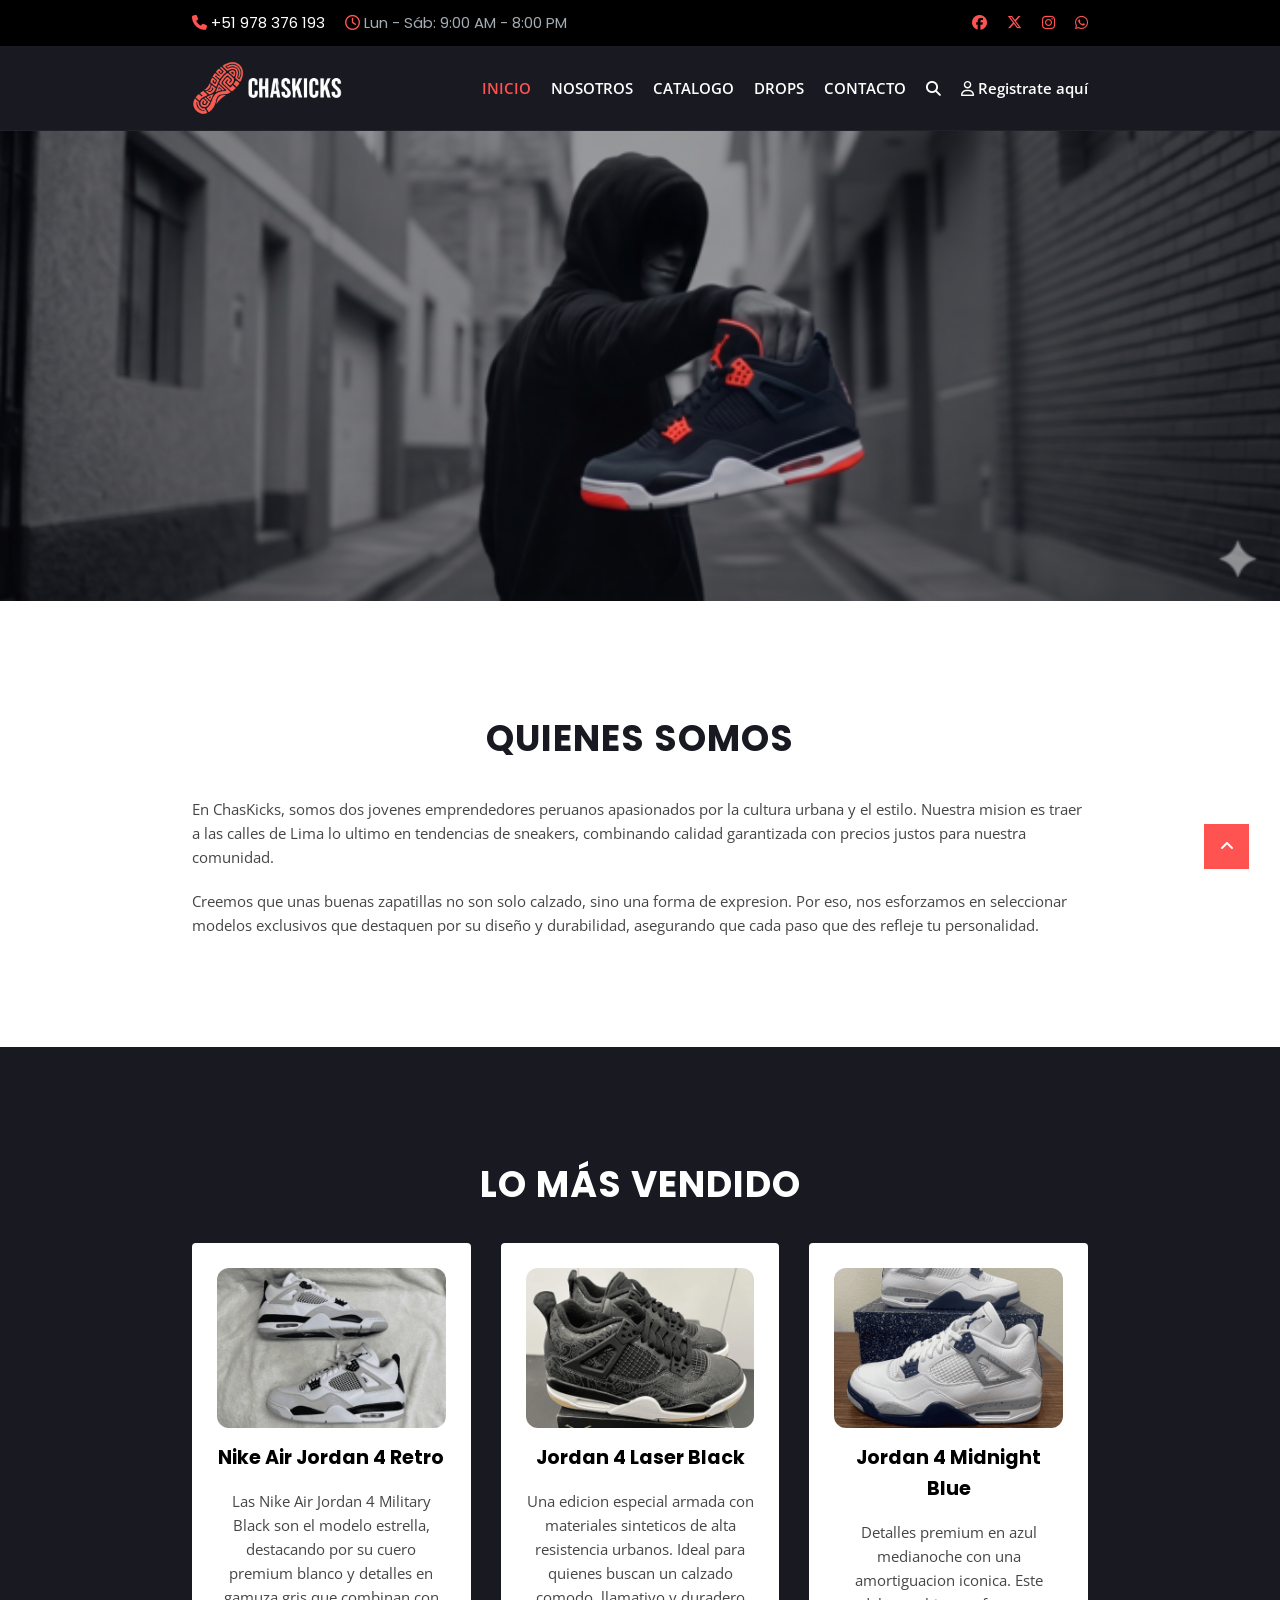
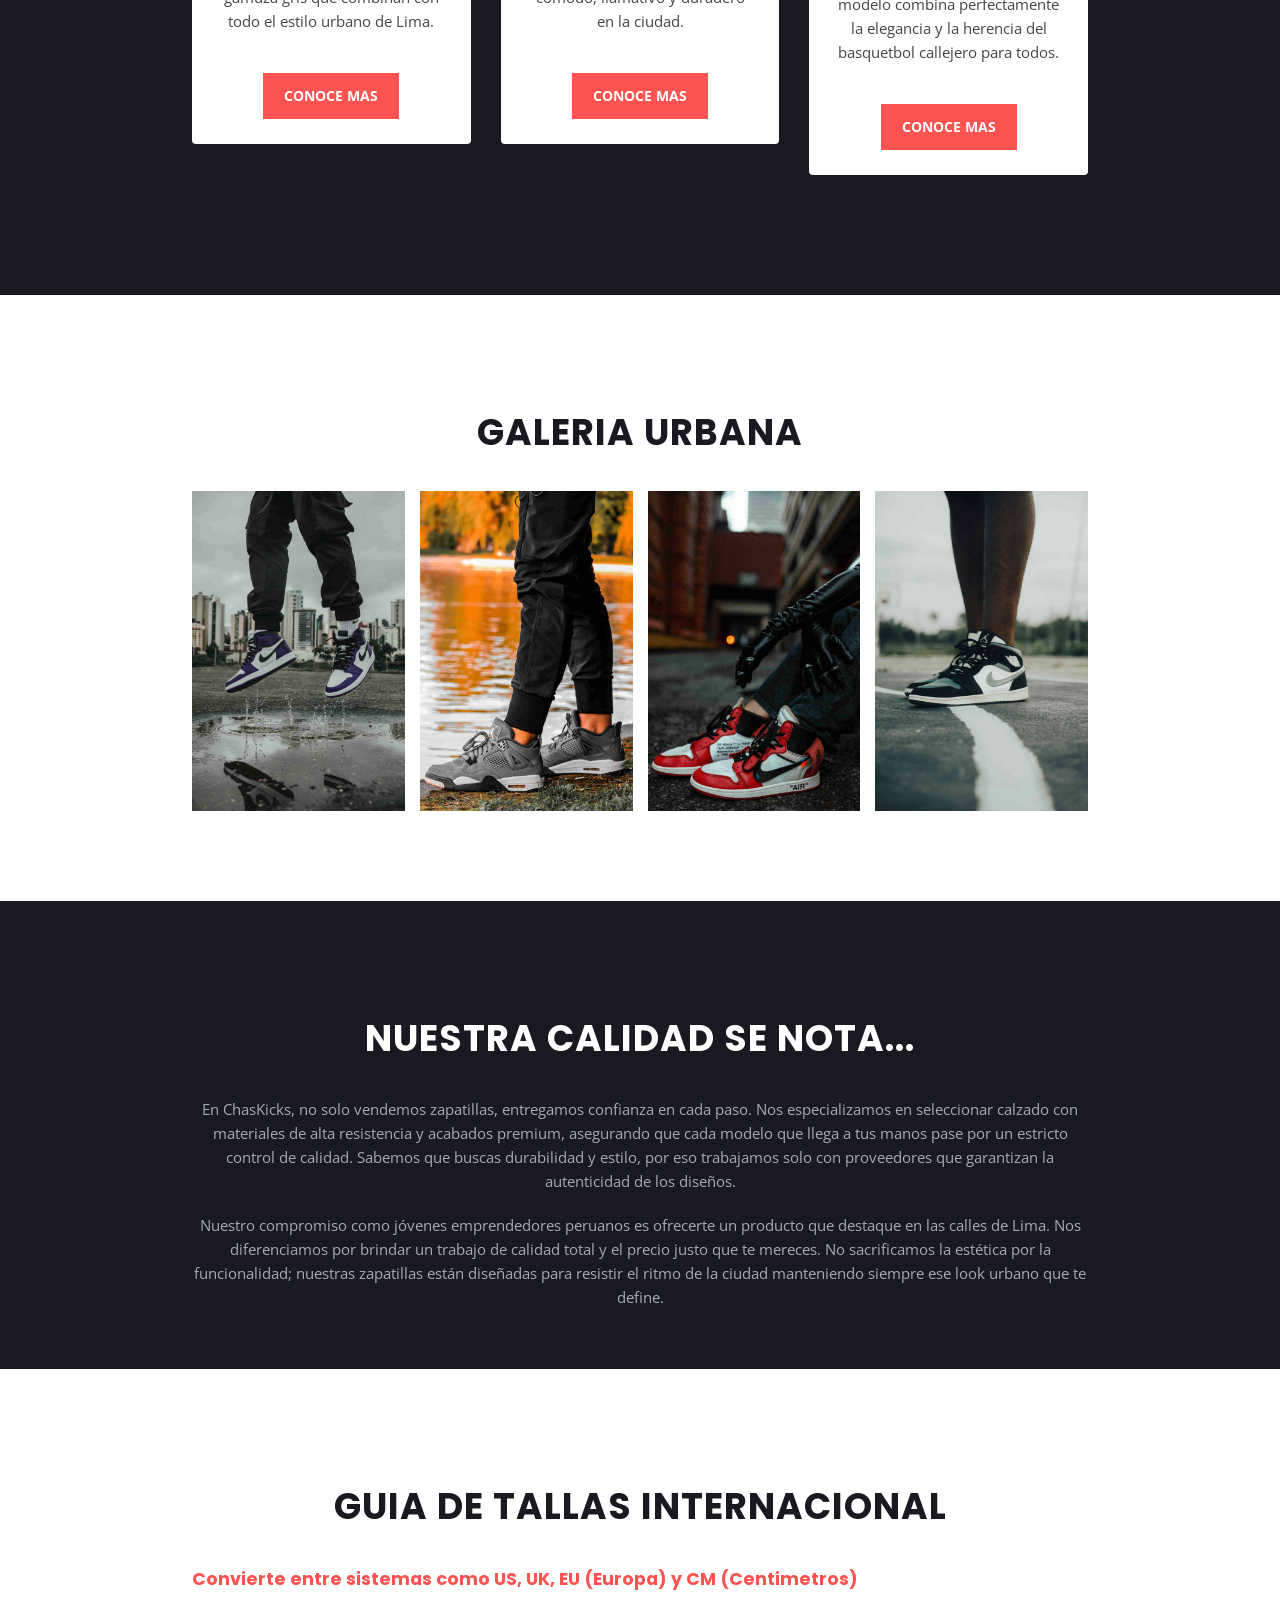
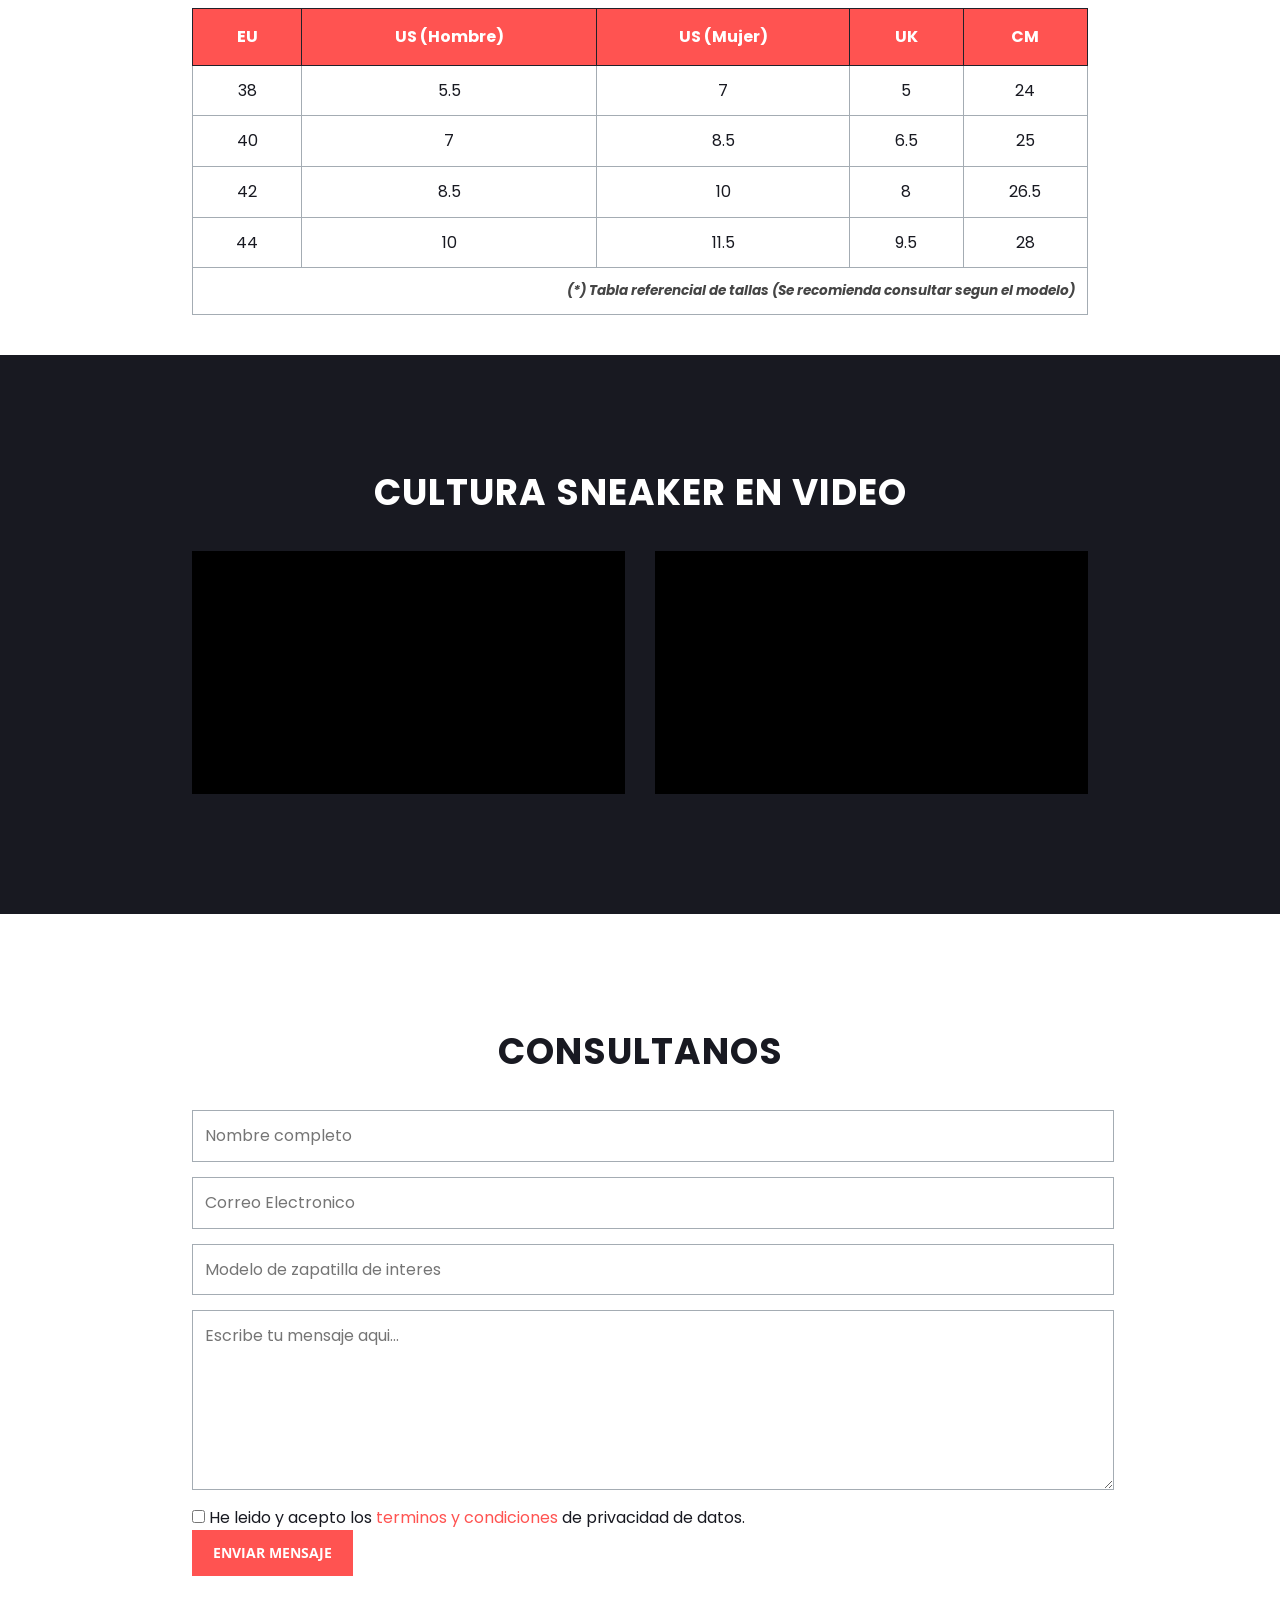
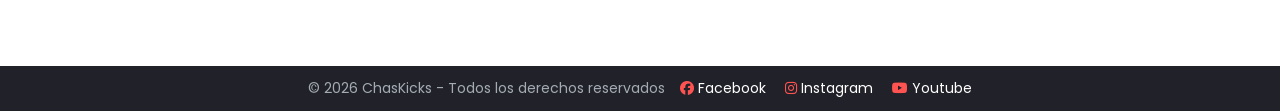
==== index.html @ eebb521b "Add files via upload" ====
<!DOCTYPE html>
<html lang="es">
<head>
    <meta charset="UTF-8">
    <meta name="viewport" content="width=device-width, initial-scale=1.0">
    <title>ChasKicks - Sneakers</title>
    
    <link rel="stylesheet" href="assets/css/styles.css">
    <link rel="shortcut icon" href="assets/img/favicon.ico" type="image/x-icon">

    <link rel="preconnect" href="https://fonts.googleapis.com">
    <link rel="preconnect" href="https://fonts.gstatic.com" crossorigin>
    <link href="https://fonts.googleapis.com/css2?family=Open+Sans:wght@400;600&family=Poppins:wght@400;600;700;900&display=swap" rel="stylesheet">
    
    <link rel="stylesheet" href="https://cdnjs.cloudflare.com/ajax/libs/font-awesome/6.5.1/css/all.min.css">
</head>
<body>

    <header id="header1">
        <div class="header-flexbox container padding-xs">
            <div class="header-left">
                <a href="tel:+51978376193"><i class="fa-solid fa-phone"></i> +51 978 376 193</a>
                <span class="date-text"><i class="fa-regular fa-clock"></i> Lun - Sáb: 9:00 AM - 8:00 PM</span>
            </div>
            <div class="social-links">
                <a target="_blank" href="https://facebook.com"><i class="fa-brands fa-facebook"></i></a>
                <a target="_blank" href="https://twitter.com"><i class="fa-brands fa-x-twitter"></i></a>
                <a target="_blank" href="https://instagram.com"><i class="fa-brands fa-instagram"></i></a>
                <a target="_blank" href="https://whatsapp.com"><i class="fa-brands fa-whatsapp"></i></a>
            </div>
        </div>
    </header>

    <header id="header2">
        <div class="header-flexbox container">
            <div class="nav-logo">
                <a href="index.html">
                    <img class="img-fluid" src="assets/img/logo_ck.png" alt="ChasKicks Logo">
                </a>
            </div>

            <nav class="menuop">
                <a href="index.html" class="active">INICIO</a>
                <a href="assets/pages/nosotros.html">NOSOTROS</a>
                <a href="assets/pages/catalogo.html">CATALOGO</a>
                <a href="assets/pages/drops.html">DROPS</a>
                <a href="assets/pages/contacto.html">CONTACTO</a>
                <a href="#contact-form"><i class="fa-solid fa-magnifying-glass"></i></a>
                <a href="assets/pages/registro.html"><i class="fa-regular fa-user"></i>&nbsp;Registrate aquí</a>
            </nav>
        </div>
    </header>

    <main>
        <section id="banner">
            <img class="img-fluid" src="assets/img/banner_ck.png" alt="Banner Principal Retro Jordan">
        </section>

        <section id="about" class="padding-xl">
            <div class="container">
                <h2>Quienes somos</h2>
                <p>En ChasKicks, somos dos jovenes emprendedores peruanos apasionados por la cultura urbana y el estilo. Nuestra mision es traer a las calles de Lima lo ultimo en tendencias de sneakers, combinando calidad garantizada con precios justos para nuestra comunidad.</p>
                <p>Creemos que unas buenas zapatillas no son solo calzado, sino una forma de expresion. Por eso, nos esforzamos en seleccionar modelos exclusivos que destaquen por su diseño y durabilidad, asegurando que cada paso que des refleje tu personalidad.</p>
            </div>
        </section>

        <section id="services" class="padding-xl-negrozul">
            <div class="container">
                <h2>Lo más vendido</h2>
                <div class="row">
                    <div class="col">
                        <div class="card-producto">
                            <img class="img-fluid" src="assets/img/jordan4.png" alt="Nike Air Jordan 4">
                            <h3>Nike Air Jordan 4 Retro</h3>
                            <p>Las Nike Air Jordan 4 Military Black son el modelo estrella, destacando por su cuero premium blanco y detalles en gamuza gris que combinan con todo el estilo urbano de Lima.</p>
                            <a class="services-button" href="#contact-form">Conoce mas</a>
                        </div>
                    </div>
                    <div class="col">
                        <div class="card-producto">
                            <img class="img-fluid" src="assets/img/jordanblack.png" alt="Nike Air Jordan Retro 2">
                            <h3>Jordan 4 Laser Black</h3>
                            <p>Una edicion especial armada con materiales sinteticos de alta resistencia urbanos. Ideal para quienes buscan un calzado comodo, llamativo y duradero en la ciudad.</p>
                            <a class="services-button" href="#contact-form">Conoce mas</a>
                        </div>
                    </div>
                    <div class="col">
                        <div class="card-producto">
                            <img class="img-fluid" src="assets/img/jordanblue.png" alt="Nike Air Jordan Retro 3">
                            <h3>Jordan 4 Midnight Blue</h3>
                            <p>Detalles premium en azul medianoche con una amortiguacion iconica. Este modelo combina perfectamente la elegancia y la herencia del basquetbol callejero para todos.</p>
                            <a class="services-button" href="#contact-form">Conoce mas</a>
                        </div>
                    </div>
                </div>
            </div>
        </section>

        <section id="galeria" class="padding-xl">
            <div class="container">
                <h2>Galeria Urbana</h2>
                <div class="galeria-flex">
                    <div class="galeria-item"><img src="assets/img/modelo1.jpg" alt="Sneaker Galeria 1"></div>
                    <div class="galeria-item"><img src="assets/img/modelo2.jpg" alt="Sneaker Galeria 2"></div>
                    <div class="galeria-item"><img src="assets/img/modelo3.jpg" alt="Sneaker Galeria 3"></div>
                    <div class="galeria-item"><img src="assets/img/modelo4.jpg" alt="Sneaker Galeria 4"></div>
                </div>
            </div>
        </section>

        <section id="calidad" class="padding-xl-secundario-blanco">
            <div class="container">
                <h2>Nuestra calidad se nota...</h2>
                <p>En ChasKicks, no solo vendemos zapatillas, entregamos confianza en cada paso. Nos especializamos en seleccionar calzado con materiales de alta resistencia y acabados premium, asegurando que cada modelo que llega a tus manos pase por un estricto control de calidad. Sabemos que buscas durabilidad y estilo, por eso trabajamos solo con proveedores que garantizan la autenticidad de los diseños.</p>
                <p>Nuestro compromiso como jóvenes emprendedores peruanos es ofrecerte un producto que destaque en las calles de Lima. Nos diferenciamos por brindar un trabajo de calidad total y el precio justo que te mereces. No sacrificamos la estética por la funcionalidad; nuestras zapatillas están diseñadas para resistir el ritmo de la ciudad manteniendo siempre ese look urbano que te define.</p>
            </div>
        </section>

        <section id="tallas" class="padding-xl-secundario-blanco">
            <div class="container">
                <h2>Guia de Tallas Internacional</h2>
                <div class="tabla-responsiva-contenedor">
                    <table class="tbl-tallas">
                        <caption>Convierte entre sistemas como US, UK, EU (Europa) y CM (Centimetros)</caption>
                        <thead>
                            <tr>
                                <th>EU</th>
                                <th>US (Hombre)</th>
                                <th>US (Mujer)</th>
                                <th>UK</th>
                                <th>CM</th>
                            </tr>
                        </thead>
                        <tbody>
                            <tr>
                                <td>38</td>
                                <td>5.5</td>
                                <td>7</td>
                                <td>5</td>
                                <td>24</td>
                            </tr>
                            <tr>
                                <td>40</td>
                                <td>7</td>
                                <td>8.5</td>
                                <td>6.5</td>
                                <td>25</td>
                            </tr>
                            <tr>
                                <td>42</td>
                                <td>8.5</td>
                                <td>10</td>
                                <td>8</td>
                                <td>26.5</td>
                            </tr>
                            <tr>
                                <td>44</td>
                                <td>10</td>
                                <td>11.5</td>
                                <td>9.5</td>
                                <td>28</td>
                            </tr>
                        </tbody>
                        <tfoot>
                            <tr>
                                <td colspan="5">(*) Tabla referencial de tallas (Se recomienda consultar segun el modelo)</td>
                            </tr>
                        </tfoot>
                    </table>
                </div>
            </div>
        </section>

        <section id="multimedia" class="padding-xl-negrozul">
            <div class="container">
                <h2>Cultura Sneaker en Video</h2>
                <div class="row">
                    <div class="col">
                        <div class="video-wrapper">
                            <video class="video-fluid" muted autoplay loop playsinline>
                                <source src="assets/video/video_zapa.mp4" type="video/mp4">
                                Tu navegador no soporta videos HTML5.
                            </video>
                        </div>
                    </div>
                    <div class="col">
                        <div class="video-wrapper">
                            <iframe class="video-fluid" src="https://www.youtube.com/embed/AMyN_wqZDM4" title="YouTube video player" style="border:0;" allow="accelerometer; autoplay; clipboard-write; encrypted-media; gyroscope; picture-in-picture" allowfullscreen></iframe>
                        </div>
                    </div>
                </div>
            </div>
        </section>

        <section id="contact-form" class="padding-xl">
            <div class="container">
                <h2>Consultanos</h2>
                <form action="#" method="POST">
                    <div>
                        <input class="form-control" type="text" placeholder="Nombre completo" required minlength="3">
                    </div>
                    <div>
                        <input class="form-control" type="email" placeholder="Correo Electronico" required>
                    </div>
                    <div>
                        <input class="form-control" type="text" placeholder="Modelo de zapatilla de interes" required>
                    </div>
                    <div>
                        <textarea class="form-control" placeholder="Escribe tu mensaje aqui..." rows="6" required></textarea>
                    </div>
                    <div>
                        <input type="checkbox" id="acepto" required>
                        <label for="acepto">He leido y acepto los <a class="form-link" href="index.html">terminos y condiciones</a> de privacidad de datos.</label>
                    </div>
                    <div>
                        <button class="form-submit" type="submit">Enviar Mensaje</button>
                    </div>
                </form>
            </div>
        </section>
    </main>

    <footer id="footer" class="padding-xs">
        <div class="copy container">
            <div class="footer-flexbox">
                <div>
                    &copy; 2026 ChasKicks - Todos los derechos reservados
                </div>
                <div class="footer-social-text">
                    <a target="_blank" href="https://facebook.com"><i class="fa-brands fa-facebook"></i> Facebook</a>
                    <a target="_blank" href="https://instagram.com"><i class="fa-brands fa-instagram"></i> Instagram</a>
                    <a target="_blank" href="https://youtube.com"><i class="fa-brands fa-youtube"></i> Youtube</a>
                </div>
            </div>
        </div>
    </footer>
    <!-- Boton scroll-up -->
     <a class="scroll-up" href="#">
        <i class="fa-solid fa-angle-up"></i>
     </a>    
</body>
</html>
---- assets/css/styles.css ----
/* Declaración de variables CSS estrictas mediante :root */
:root {
    --color1: #000000; 
    --color2: #454545; 
    --color3: #FF5351; /* Color Primario de la marca */
    --color4: #FFFFFF; 
    --color5: #A4ACB3; 
    --color6: #212129; 
    --color7: #181921; 

    /* Tipografías importadas de forma consistente */
    --fuente1: 'Poppins', sans-serif;
    --fuente2: 'Open Sans', sans-serif;
    --spacing: 1.6;
}

/* --------------------------- */
/* Selector universal de elementos */
/* --------------------------- */

* {
    /* Elimina los espacios predeterminados */
    margin: 0;
    padding: 0;
    /* Evita que un contenedor cambien de tamaño al agregar espacios */
    box-sizing: borssder-box;
}


html {
    scroll-behavior: smooth;
}

body {
    font-family: var(--fuente1);
    line-height: var(--spacing);
    background-color: var(--color4);
    color: var(--color7);
}

/* Estilos de encabezados globales */
section h2 {
    font-size: 36px;
    font-weight: 700;
    text-align: center;
    text-transform: uppercase;
    letter-spacing: 1px;
    margin-bottom: 40px;
    line-height: 1;
}

img, video {
    display: block;
    max-width: 100%;
    height: auto;
}

p {
    font-family: var(--fuente2);
    font-size: 15px;
    line-height: 24px;
    color: var(--color2);
    margin-bottom: 20px;
}

/* Contenedor central estandarizado */
.container {
    max-width: 70%;
    margin: 0 auto;
}

/* ==========================================================================
   CABECERAS (HEADERS)
   ========================================================================== */

/* Header 1 - Barra superior */
#header1 {
    background-color: var(--color1);
    color: var(--color5);
    font-size: 15px;
}

#header1 a {
    color: var(--color4);
    text-decoration: none;
    transition: color 0.5s;
}

#header1 a:hover {
    color: var(--color3);
}

#header1 i {
    color: var(--color3);
}

/* Header 2 - Navegación sticky */
#header2 {
    background-color: var(--color7);
    position: sticky;
    top: 0;
    z-index: 1000;
    border-bottom: 1px solid var(--color6);
    font-size: 15px;
}

#header2 a {
    color: var(--color4);
    text-decoration: none;
    transition: color 0.5s;
    font-family: var(--fuente2);
    font-weight: 600;
}

#header2 a:hover {
    color: var(--color3);
}

#header2 a.active {
    color: var(--color3);
}

/* Flexbox para cabeceras */
.header-flexbox {
    display: flex;
    justify-content: space-between;
    align-items: center;
    padding: 15px 0;
}

.header-left, .social-links, .menuop {
    display: flex;
    align-items: center;
    gap: 20px;
}

.nav-logo {
    width: 150px;
    height: auto;
}

/* ==========================================================================
   CLASES UTILITARIAS - MULTIMEDIA Y PADDINGS
   ========================================================================== */

.img-fluid {
    width: 100%;
    height: auto;
    display: block;
}

.video-fluid {
    width: 100%;
    height: auto;
    aspect-ratio: 16 / 9;
    object-fit: cover;
}

/* Clases de padding utilitarias */
.padding-xs {
    padding-top: 11px;
    padding-bottom: 11px;
}

.padding-xl {
    padding-top: 120px;
    padding-bottom: 90px;
}

.padding-xl-negrozul {
    padding-top: 120px;
    padding-bottom: 120px;
    background-color: var(--color7);
    color: var(--color5);
}

.padding-xl-secundario-blanco {
    padding-top: 120px;
    padding-bottom: 40px;
    background-color: var(--color4);
}

/* ==========================================================================
   ESTRUCTURA DE FILAS Y COLUMNAS (SISTEMA FLEXBOX)
   ========================================================================== */

.row {
    display: flex;
    flex-direction: row;
    margin-left: -15px;
    margin-right: -15px;
}

.col {
    flex-basis: 0;
    flex-grow: 1;
    padding-left: 15px;
    padding-right: 15px;
}

/* ==========================================================================
   INDEX - SECCIONES PRINCIPALES
   ========================================================================== */

/* Banner principal hero */
#banner {
    width: 100%;
    overflow: hidden;
}

/* Quienes somos */
#about {
    background-color: var(--color4);
    color: var(--color7);
}

#about p {
    color: var(--color2);
}

/* Modelos TOP / Servicios */
#services {
    background-color: var(--color7);
}

#services h2 {
    color: var(--color4);
}

/* Vision (pagina nosotros) */
#vision {
    background-color: var(--color4);
    color: var(--color5);
}

#vision h2 {
    color: var(--color1);
}

/* Calidad */
#calidad {
    background-color: var(--color7);
    color: var(--color4);
    text-align: center;
}

#calidad p {
    color: var(--color5);
}

/* Multimedia / Videos */
#multimedia {
    background-color: var(--color7);
}

#multimedia h2 {
    color: var(--color4);
}

/* ==========================================================================
   INDEX - COMPONENTES: TARJETAS DE PRODUCTOS
   ========================================================================== */

.card-producto {
    background-color: var(--color4);
    padding: 25px;
    border-radius: 4px;
    text-align: center;
    transition: transform 0.25s ease, box-shadow 0.25s ease;
}

.card-producto:hover {
    transform: translateY(-4px);
    box-shadow: 0 20px 40px rgba(0, 0, 0, 0.12);
}

.card-producto img {
    width: 100%;
    border-radius: 12px;
    transition: transform 0.35s ease, box-shadow 0.35s ease;
}

.card-producto img:hover {
    transform: scale(0.97);
    box-shadow: 0 18px 32px rgba(0, 0, 0, 0.18);
}

.card-producto h3 {
    color: var(--color1);
    margin: 15px 0;
    font-size: 1.2rem;
}

.card-producto p {
    color: var(--color2);
}

/* Boton general de servicios */
.services-button {
    display: inline-block;
    background-color: var(--color3);
    color: var(--color4);
    padding: 8px 20px;
    text-decoration: none;
    text-transform: uppercase;
    font-family: var(--fuente2);
    font-weight: bold;
    font-size: 14px;
    line-height: 28px;
    border: 1px solid var(--color3);
    transition: background-color 0.5s;
    margin-top: 20px;
}

.services-button:hover {
    background-color: var(--color1);
}

/* ==========================================================================
   INDEX - COMPONENTES: GALERIA
   ========================================================================== */

.galeria-flex {
    display: flex;
    flex-wrap: wrap;
    gap: 15px;
    justify-content: space-between;
}

.galeria-item {
    flex: 1 1 calc(25% - 15px);
    min-width: 200px;
    overflow: hidden;
    background-color: var(--color6);
}

.galeria-item img {
    width: 100%;
    transition: transform 1s;
}

.galeria-item img:hover {
    transform: scale(1.15);
}

/* ==========================================================================
   INDEX - COMPONENTES: TABLA DE TALLAS
   ========================================================================== */

.tabla-responsiva-contenedor {
    width: 100%;
    overflow-x: auto;
}

.tbl-tallas {
    width: 100%;
    border-collapse: collapse;
    margin: 0 auto;
    text-align: center;
}

.tbl-tallas caption {
    font-weight: bold;
    text-align: left;
    font-size: 1.1rem;
    color: var(--color3);
    margin-bottom: 15px;
}

.tbl-tallas th {
    background-color: var(--color3);
    color: var(--color4);
    border: 1px solid var(--color6);
    padding: 15px;
}

.tbl-tallas td {
    border: 1px solid var(--color5);
    padding: 12px;
}

.tbl-tallas tfoot td {
    font-size: 0.85rem;
    text-align: right;
    font-style: italic;
    font-weight: bold;
    color: var(--color2);
}

/* ==========================================================================
   INDEX - COMPONENTES: VIDEOS
   ========================================================================== */

.video-wrapper {
    width: 100%;
    position: relative;
    background-color: #000;
}

.video-fluid {
    width: 100%;
    aspect-ratio: 16 / 9;
    object-fit: cover;
    display: block;
}

/* ==========================================================================
   INDEX - COMPONENTES: FORMULARIO DE CONTACTO
   ========================================================================== */

.form-control {
    display: block;
    width: 100%;
    padding: 12px;
    margin-bottom: 15px;
    font: inherit;
    border: 1px solid var(--color5);
    background-color: var(--color4);
}

.form-control:focus {
    outline: 2px solid var(--color3);
}

.form-link {
    color: var(--color3);
    text-decoration: none;
}

.form-submit {
    background-color: var(--color3);
    color: var(--color4);
    padding: 8px 20px;
    border: 1px solid var(--color3);
    font: inherit;
    font-family: var(--fuente2);
    font-size: 14px;
    font-weight: bold;
    line-height: 28px;
    cursor: pointer;
    text-transform: uppercase;
    transition: background-color 0.5s;
}

.form-submit:hover {
    background-color: var(--color7);
}

/* ==========================================================================
   INDEX - FOOTER
   ========================================================================== */

#footer {
    background-color: var(--color6);
    color: var(--color5);
}

.copy {
    text-align: center;
    font-size: 14px;
}

.footer-flexbox {
    display: flex;
    flex-direction: row;
    justify-content: center;
}

.footer-social-text a {
    color: var(--color4);
    text-decoration: none;
    margin-left: 15px;
}

.footer-social-text i {
    color: var(--color3);
}

/* ==========================================================================
   BOTON SCROLL UP (TODAS LAS PAGINAS)
   ========================================================================== */

.scroll-up {
    position: fixed;
    bottom: 30px;
    right: 30px;
    width: 45px;
    height: 45px;
    text-align: center;
    line-height: 45px;
    background-color: var(--color3);
    color: var(--color4);
    border: 1px solid var(--color4);
}

/* ==========================================================================
   PAGINAS INTERNAS - BANNER DE TITULO (page-title)
   ========================================================================== */

.page-title {
    height: 300px;
    display: flex;
    justify-content: center;
    align-items: center;
    text-align: center;
    color: var(--color4);
    background-size: cover;
    background-position: center;
    position: relative;
    background-image: url("../img/page_title.jpg");
}

.page-title::before {
    content: "";
    position: absolute;
    inset: 0;
    background: linear-gradient(rgba(0, 0, 0, 0.65), rgba(0, 0, 0, 0.35));
}

.page-title-content {
    position: relative;
    z-index: 1;
}

.page-title-content h2 {
    font-size: 2.5rem;
    margin-bottom: 10px;
}

.page-title-content p {
    font-size: 1.1rem;
    color: var(--color4);
}

/* ==========================================================================
   REGISTRO - FORMULARIO DE AUTENTICACION (registro.html)
   ========================================================================== */

.auth-page {
    background-color: var(--color4);
}

.auth-card {
    max-width: 450px;
    margin: 0 auto;
    padding: 40px;
    border-radius: 18px;
    background-color: var(--color4);
    box-shadow: 0 24px 50px rgba(0, 0, 0, 0.08);
    border: 1px solid rgba(33, 33, 41, 0.08);
}

.auth-header h2 {
    margin-bottom: 10px;
    color: var(--color1);
    font-size: 2rem;
    text-transform: uppercase;
    letter-spacing: 1px;
}

.auth-header p {
    margin-bottom: 30px;
    color: var(--color2);
    font-family: var(--fuente2);
}

.auth-card .input-group {
    margin-bottom: 18px;
}

.auth-card .input-group label {
    display: block;
    margin-bottom: 8px;
    font-weight: 700;
    color: var(--color1);
    font-size: 0.95rem;
}

.input-with-icon {
    position: relative;
}

.input-with-icon input {
    padding-right: 44px;
}

.show-password-toggle {
    position: absolute;
    top: 50%;
    right: 12px;
    transform: translateY(-50%);
    background-color: transparent;
    border: none;
    color: var(--color5);
    cursor: pointer;
    font-size: 1rem;
}

/* Botones de accion del formulario de registro */
.auth-actions {
    display: flex;
    flex-direction: column;
    gap: 12px;
    margin-top: 20px;
}

.auth-button {
    width: 100%;
    padding: 14px 18px;
    border: none;
    border-radius: 8px;
    font-weight: 700;
    cursor: pointer;
    transition: transform 0.25s ease;
}

.auth-primary {
    background-color: var(--color3);
    color: var(--color4);
}

.auth-secondary {
    background-color: var(--color6);
    color: var(--color4);
}

.auth-button:hover {
    transform: translateY(-1px);
}

.auth-secondary i {
    margin-right: 8px;
}

.auth-footer {
    margin-top: 20px;
    text-align: center;
    color: var(--color2);
    font-size: 0.95rem;
}

.auth-footer a {
    color: var(--color3);
    text-decoration: none;
    font-weight: 700;
}

.auth-footer a:hover {
    text-decoration: underline;
}

/* ==========================================================================
   CATALOGO - FILTROS DE CATEGORIA (catalogo.html)
   ========================================================================== */

.cat-filtros-flex {
    display: flex;
    flex-wrap: wrap;
    gap: 12px;
    justify-content: center;
}

.cat-tag {
    display: inline-block;
    padding: 8px 22px;
    border: 2px solid var(--color5);
    color: var(--color2);
    font-family: var(--fuente2);
    font-weight: 600;
    font-size: 14px;
    text-transform: uppercase;
    letter-spacing: 1px;
    transition: background-color 0.5s, color 0.5s, border-color 0.5s;
}

.cat-tag:hover,
.cat-tag-activo {
    background-color: var(--color3);
    border-color: var(--color3);
    color: var(--color4);
}

/* ==========================================================================
   CATALOGO - GRID DE PRODUCTOS (catalogo.html)
   ========================================================================== */

.cat-grid {
    display: flex;
    flex-wrap: wrap;
    gap: 30px;
}

.cat-card {
    flex: 1 1 calc(33.333% - 30px);
    min-width: 260px;
    background-color: var(--color4);
    text-align: center;
    transition: transform 0.25s ease, box-shadow 0.25s ease;
}

.cat-card:hover {
    transform: translateY(-4px);
    box-shadow: 0 20px 40px rgba(0, 0, 0, 0.12);
}

.cat-img-wrapper {
    overflow: hidden;
}

.cat-img-wrapper img {
    width: 100%;
    display: block;
    transition: transform 0.5s;
}

.cat-img-wrapper img:hover {
    transform: scale(1.1);
}

.cat-card-body {
    padding: 20px 25px;
}

.cat-card-body h3 {
    color: var(--color1);
    margin: 0 0 10px;
    font-size: 1.2rem;
}

.cat-card-body p {
    color: var(--color2);
}

/* ==========================================================================
   CATALOGO - SECCION CTA FINAL (catalogo.html)
   ========================================================================== */

#cat-cta h2 {
    color: var(--color4);
    text-align: left;
    margin-bottom: 10px;
}

.cat-cta-flex {
    display: flex;
    justify-content: space-between;
    align-items: center;
    gap: 30px;
}

.cat-cta-flex p {
    color: var(--color5);
    margin-bottom: 0;
}

/* ==========================================================================
   DROPS - GRID DE ENTRADAS (drops.html)
   ========================================================================== */

.drops-flex {
    display: flex;
    flex-wrap: wrap;
    gap: 30px;
}

.drop-card {
    flex: 1 1 calc(33.333% - 30px);
    min-width: 260px;
    background-color: var(--color4);
    transition: transform 0.25s ease, box-shadow 0.25s ease;
}

.drop-card:hover {
    transform: translateY(-4px);
    box-shadow: 0 20px 40px rgba(0, 0, 0, 0.12);
}

.drop-img-wrapper {
    overflow: hidden;
}

.drop-img-wrapper img {
    width: 100%;
    display: block;
    transition: transform 0.5s;
}

.drop-img-wrapper img:hover {
    transform: scale(1.1);
}

.drop-body {
    padding: 20px 25px;
}

.drop-fecha {
    font-size: 13px;
    font-family: var(--fuente2);
    color: var(--color3);
    font-weight: 600;
}

.drop-fecha i {
    margin-right: 5px;
}

.drop-body h3 {
    color: var(--color1);
    margin: 10px 0;
    font-size: 1.1rem;
}

.drop-body p {
    color: var(--color2);
}

/* ==========================================================================
   CONTACTO - DATOS DE CONTACTO (contacto.html)
   ========================================================================== */

.contacto-info {
    background-color: var(--color7);
    padding: 40px 30px;
}

.contacto-item {
    display: flex;
    align-items: center;
    gap: 20px;
    margin-bottom: 35px;
}

.contacto-icono {
    background-color: var(--color3);
    color: var(--color4);
    width: 50px;
    height: 50px;
    display: flex;
    justify-content: center;
    align-items: center;
    font-size: 1.2rem;
    flex-shrink: 0;
}

.contacto-item h3 {
    color: var(--color4);
    font-size: 1rem;
    margin-bottom: 4px;
}

.contacto-item p {
    color: var(--color5);
    margin-bottom: 0;
    font-size: 14px;
}

/* ==========================================================================
   CONTACTO - TITULOS DEL FORMULARIO (contacto.html)
   ========================================================================== */

.contacto-titulo {
    text-align: left;
    margin-bottom: 25px;
    color: var(--color1);
    text-transform: uppercase;
    letter-spacing: 1px;
    font-weight: 700;
}

.contacto-titulo-claro {
    text-align: left;
    margin-bottom: 25px;
    color: var(--color4);
    text-transform: uppercase;
    letter-spacing: 1px;
    font-weight: 700;
}

/* ==========================================================================
   CONTACTO - MAPA IFRAME (contacto.html)
   ========================================================================== */

.contacto-iframe {
    width: 100%;
    height: 350px;
    border: 0;
    display: block;
}
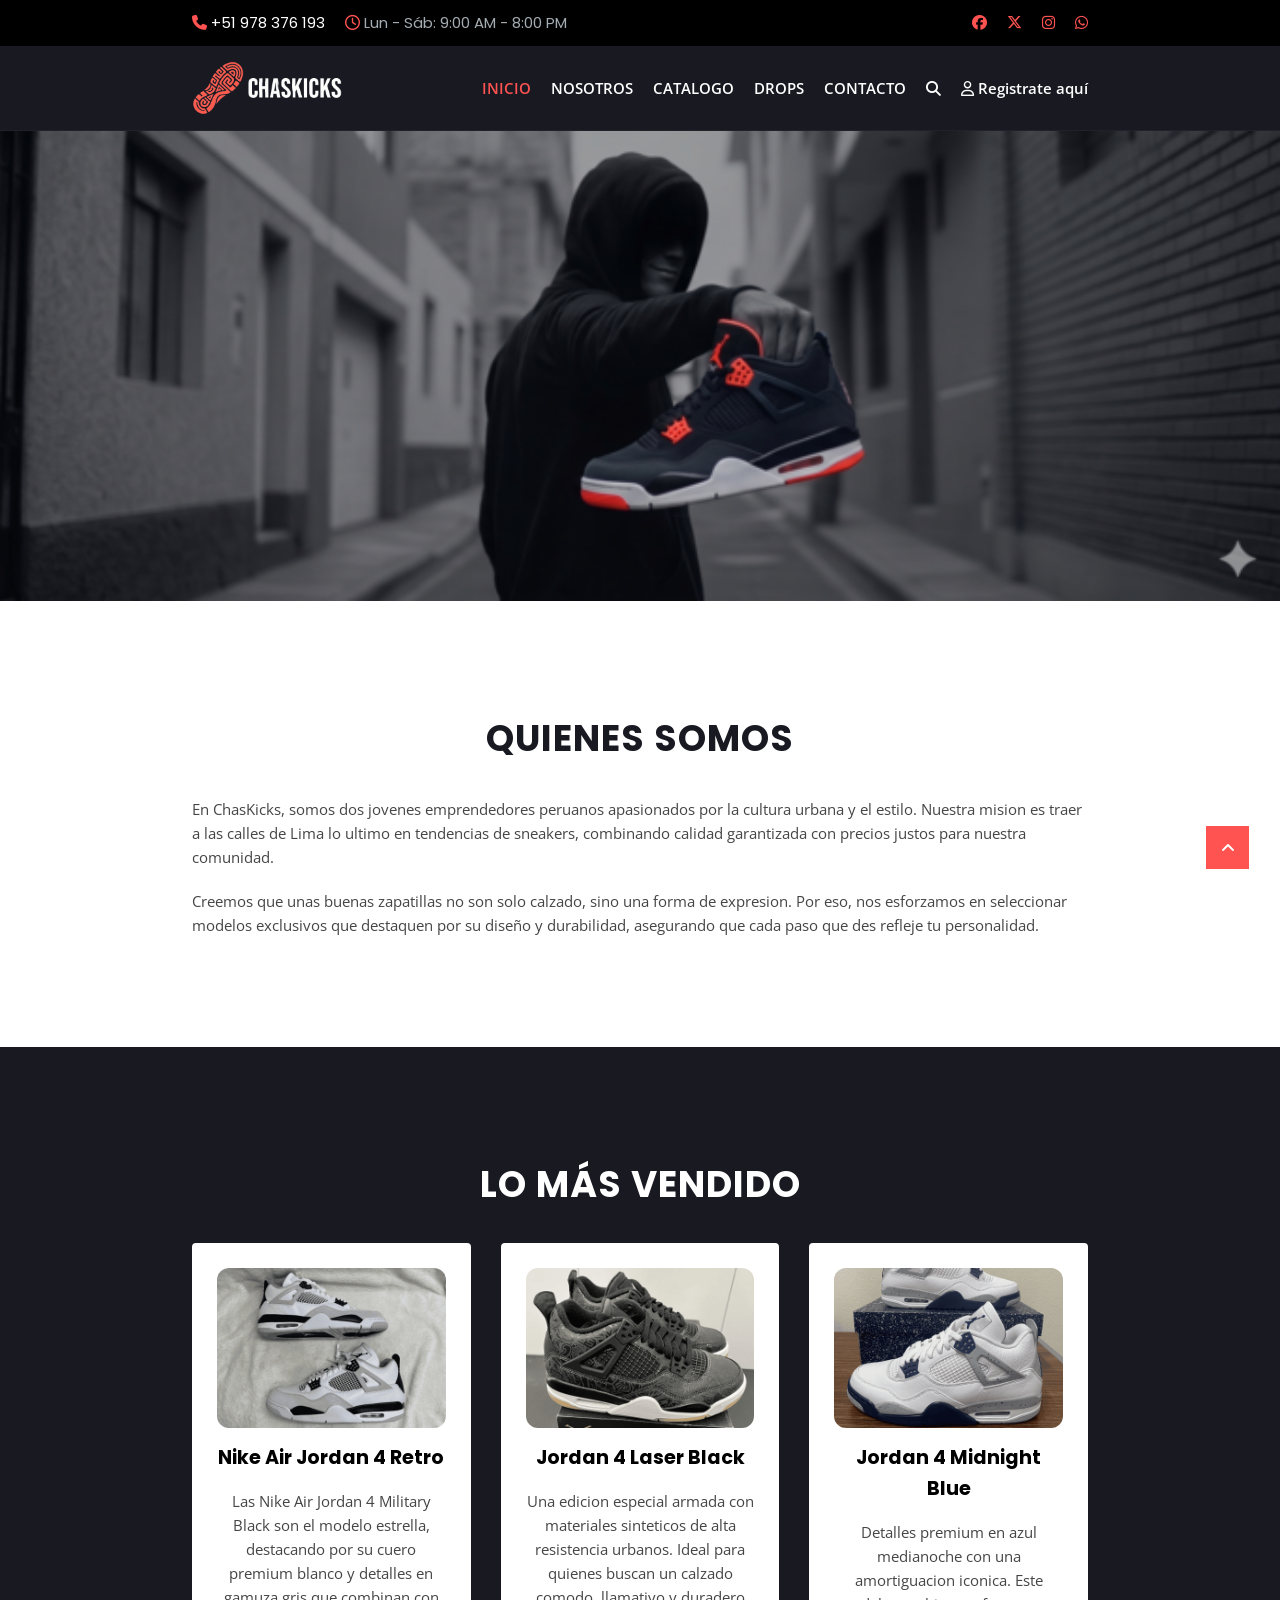
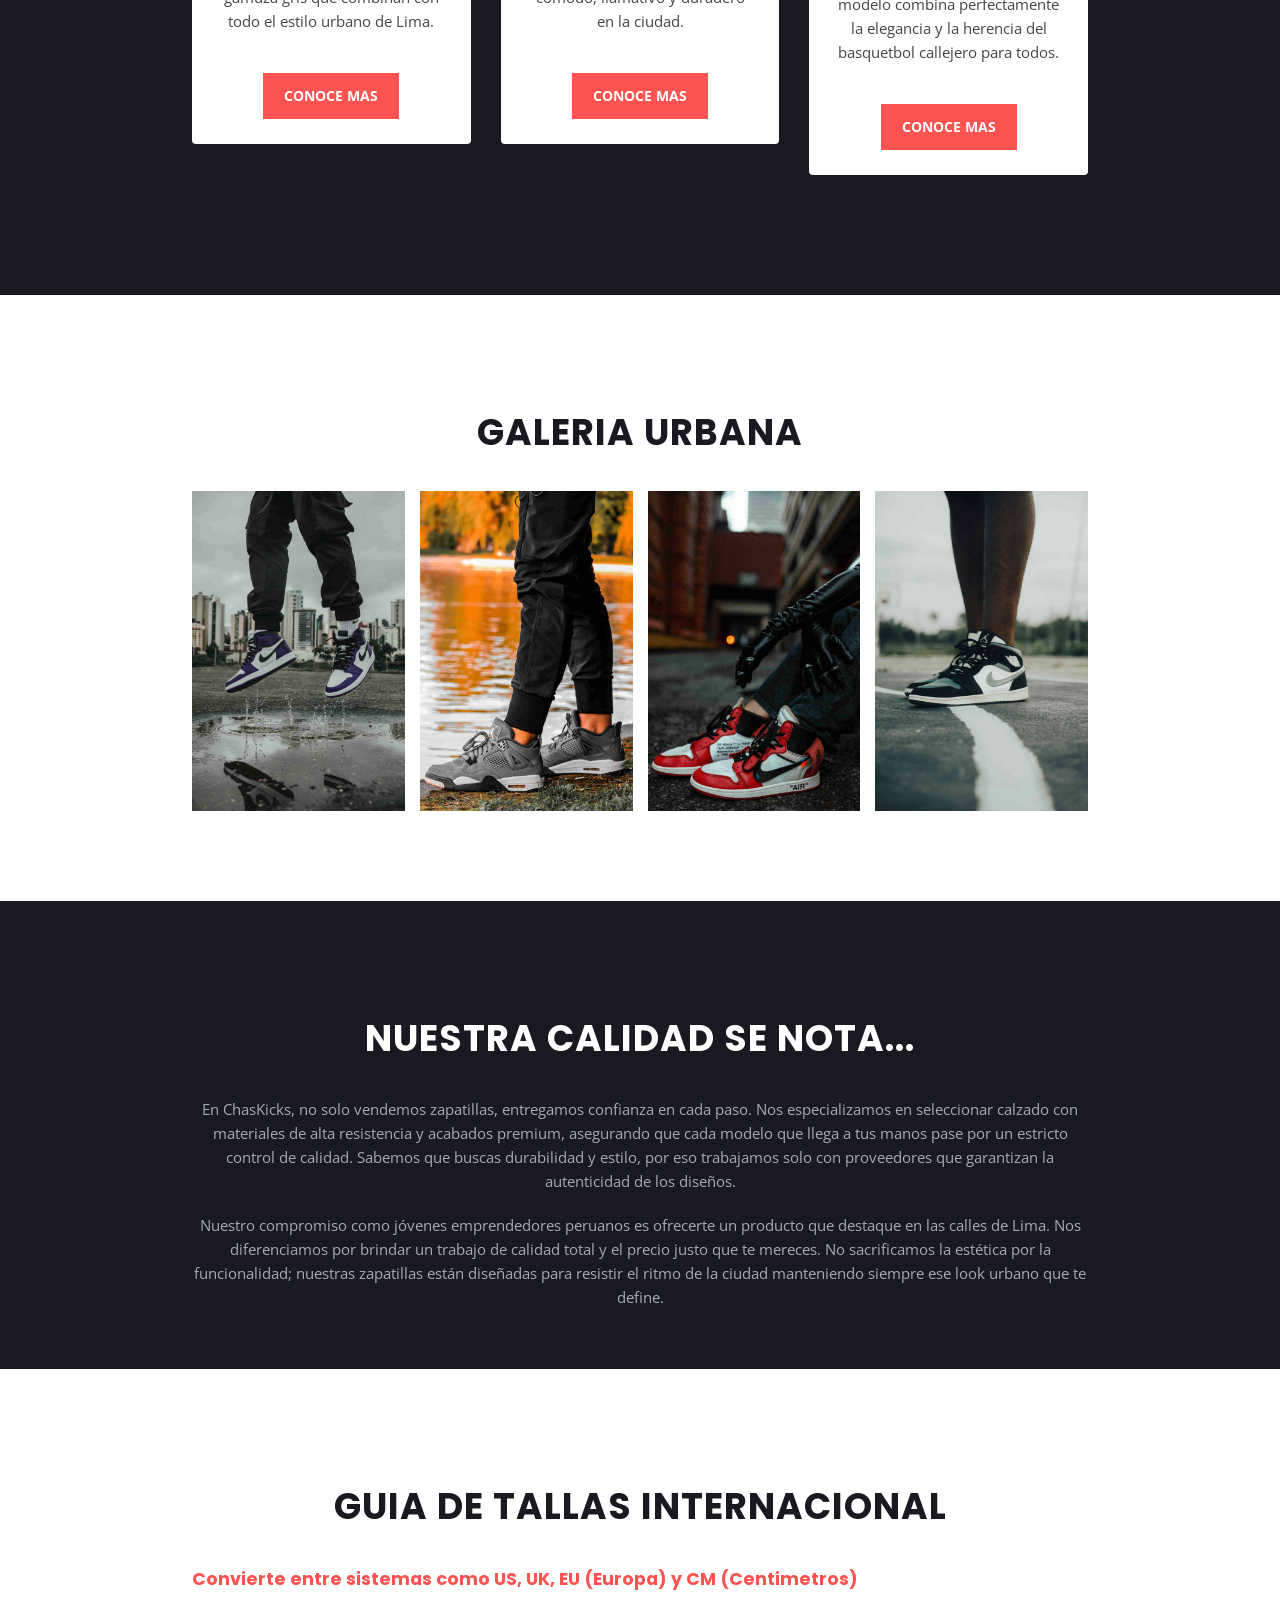
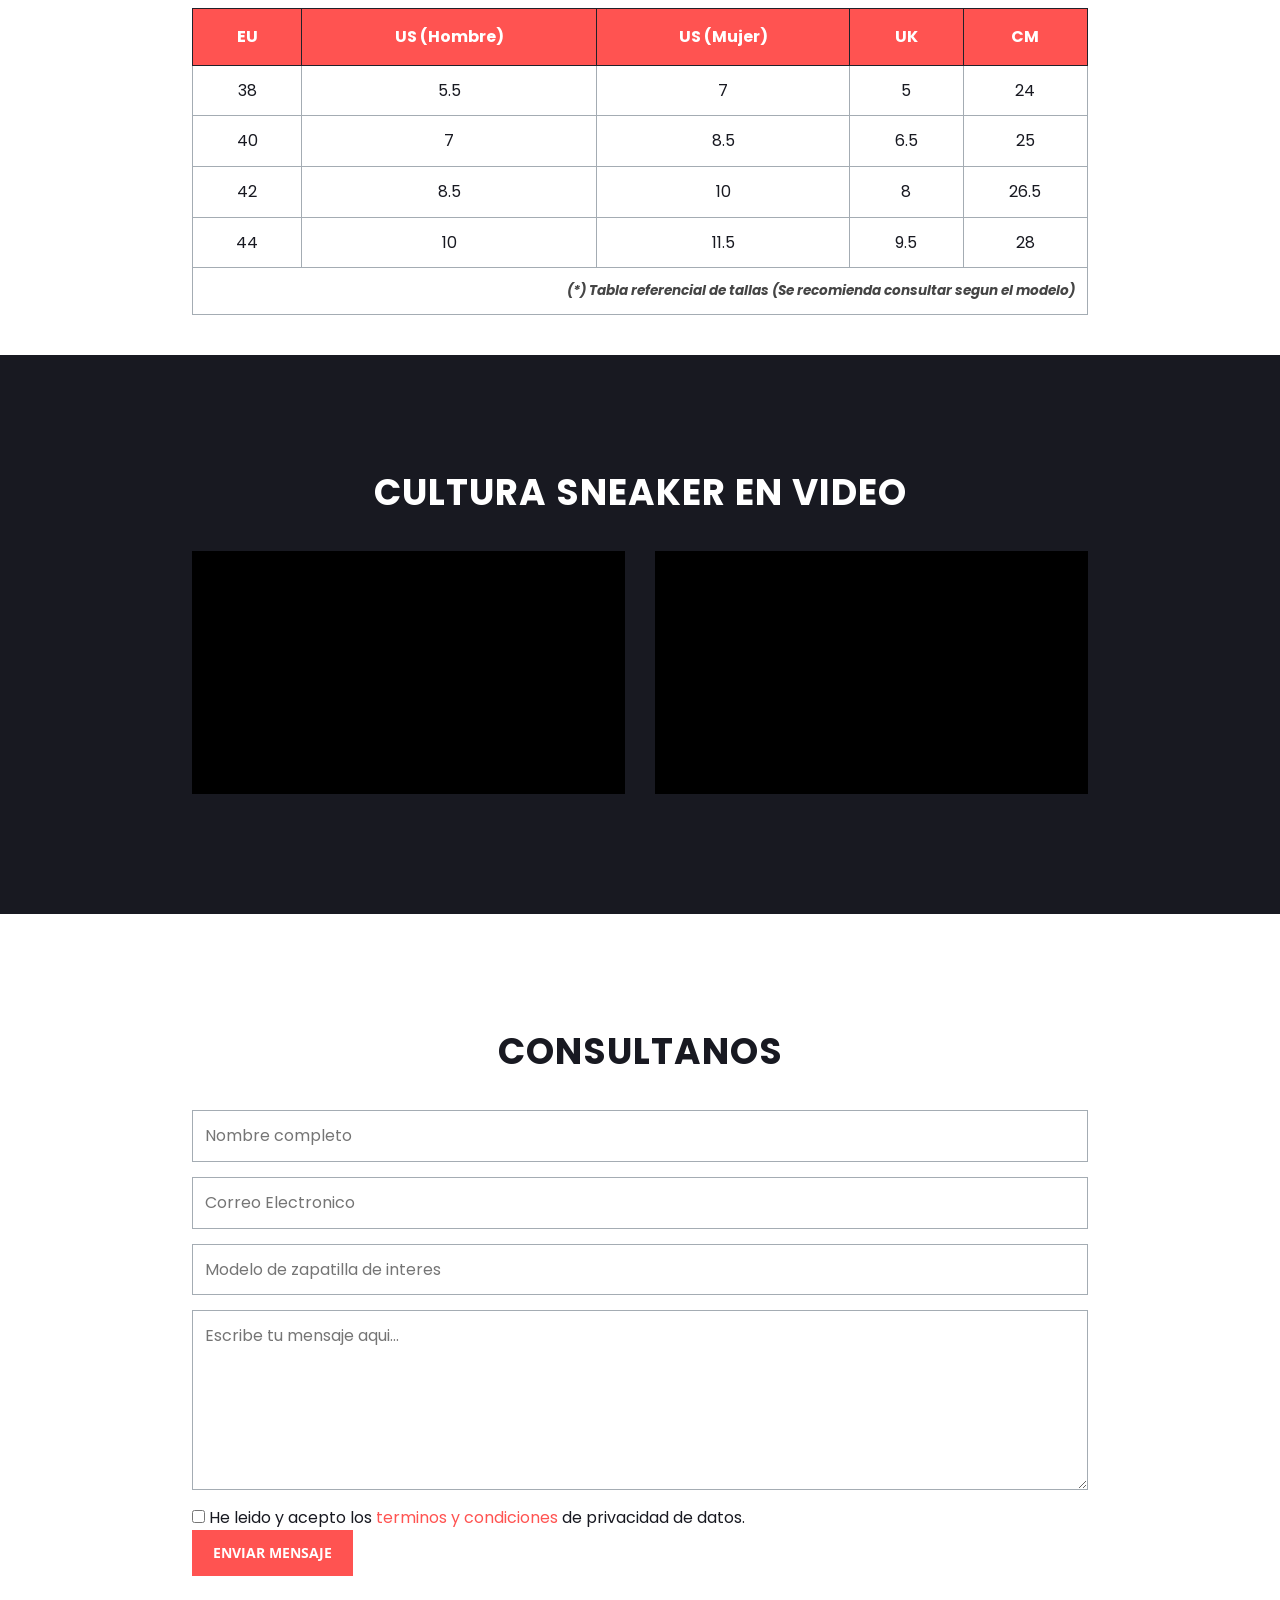
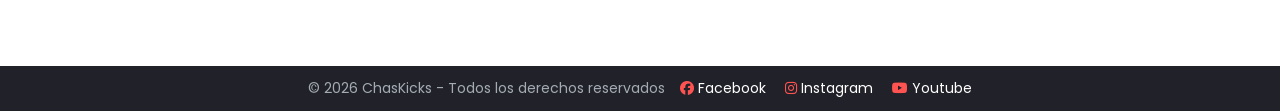
==== commit cf3f4c7d: "Update index.html" ====
--- a/index.html
+++ b/index.html
@@ -3,16 +3,24 @@
 <head>
     <meta charset="UTF-8">
     <meta name="viewport" content="width=device-width, initial-scale=1.0">
+
+    <!-- Titulo de la pagina que se muestra en la pestaña -->
     <title>ChasKicks - Sneakers</title>
-    
+
+    <!-- Enlazar el HTML con la hoja de estilos externa CSS -->
     <link rel="stylesheet" href="assets/css/styles.css">
+
+    <!-- Enlazar el HTML con el favicon -->    
     <link rel="shortcut icon" href="assets/img/favicon.ico" type="image/x-icon">
 
+    <!-- En lazar HTML con fuentes externas de Google Fonts -->
     <link rel="preconnect" href="https://fonts.googleapis.com">
     <link rel="preconnect" href="https://fonts.gstatic.com" crossorigin>
     <link href="https://fonts.googleapis.com/css2?family=Open+Sans:wght@400;600&family=Poppins:wght@400;600;700;900&display=swap" rel="stylesheet">
     
+    <!-- Enlazar HTML con la lubreria de icono de font-awesome -->    
     <link rel="stylesheet" href="https://cdnjs.cloudflare.com/ajax/libs/font-awesome/6.5.1/css/all.min.css">
+    
 </head>
 <body>
 
@@ -239,4 +247,4 @@
         <i class="fa-solid fa-angle-up"></i>
      </a>    
 </body>
-</html>+</html>
--- a/assets/css/styles.css
+++ b/assets/css/styles.css
@@ -14,18 +14,12 @@
     --spacing: 1.6;
 }
 
-/* --------------------------- */
-/* Selector universal de elementos */
-/* --------------------------- */
-
-* {
-    /* Elimina los espacios predeterminados */
+/* Selector universal de reseteo */
+*, *::before, *::after {
     margin: 0;
     padding: 0;
-    /* Evita que un contenedor cambien de tamaño al agregar espacios */
-    box-sizing: borssder-box;
-}
-
+    box-sizing: border-box;
+}
 
 html {
     scroll-behavior: smooth;
@@ -554,6 +548,8 @@
     margin-bottom: 10px;
     color: var(--color1);
     font-size: 2rem;
+    line-height: 1.2;
+    text-align: left;
     text-transform: uppercase;
     letter-spacing: 1px;
 }
@@ -885,4 +881,4 @@
     height: 350px;
     border: 0;
     display: block;
-}+}
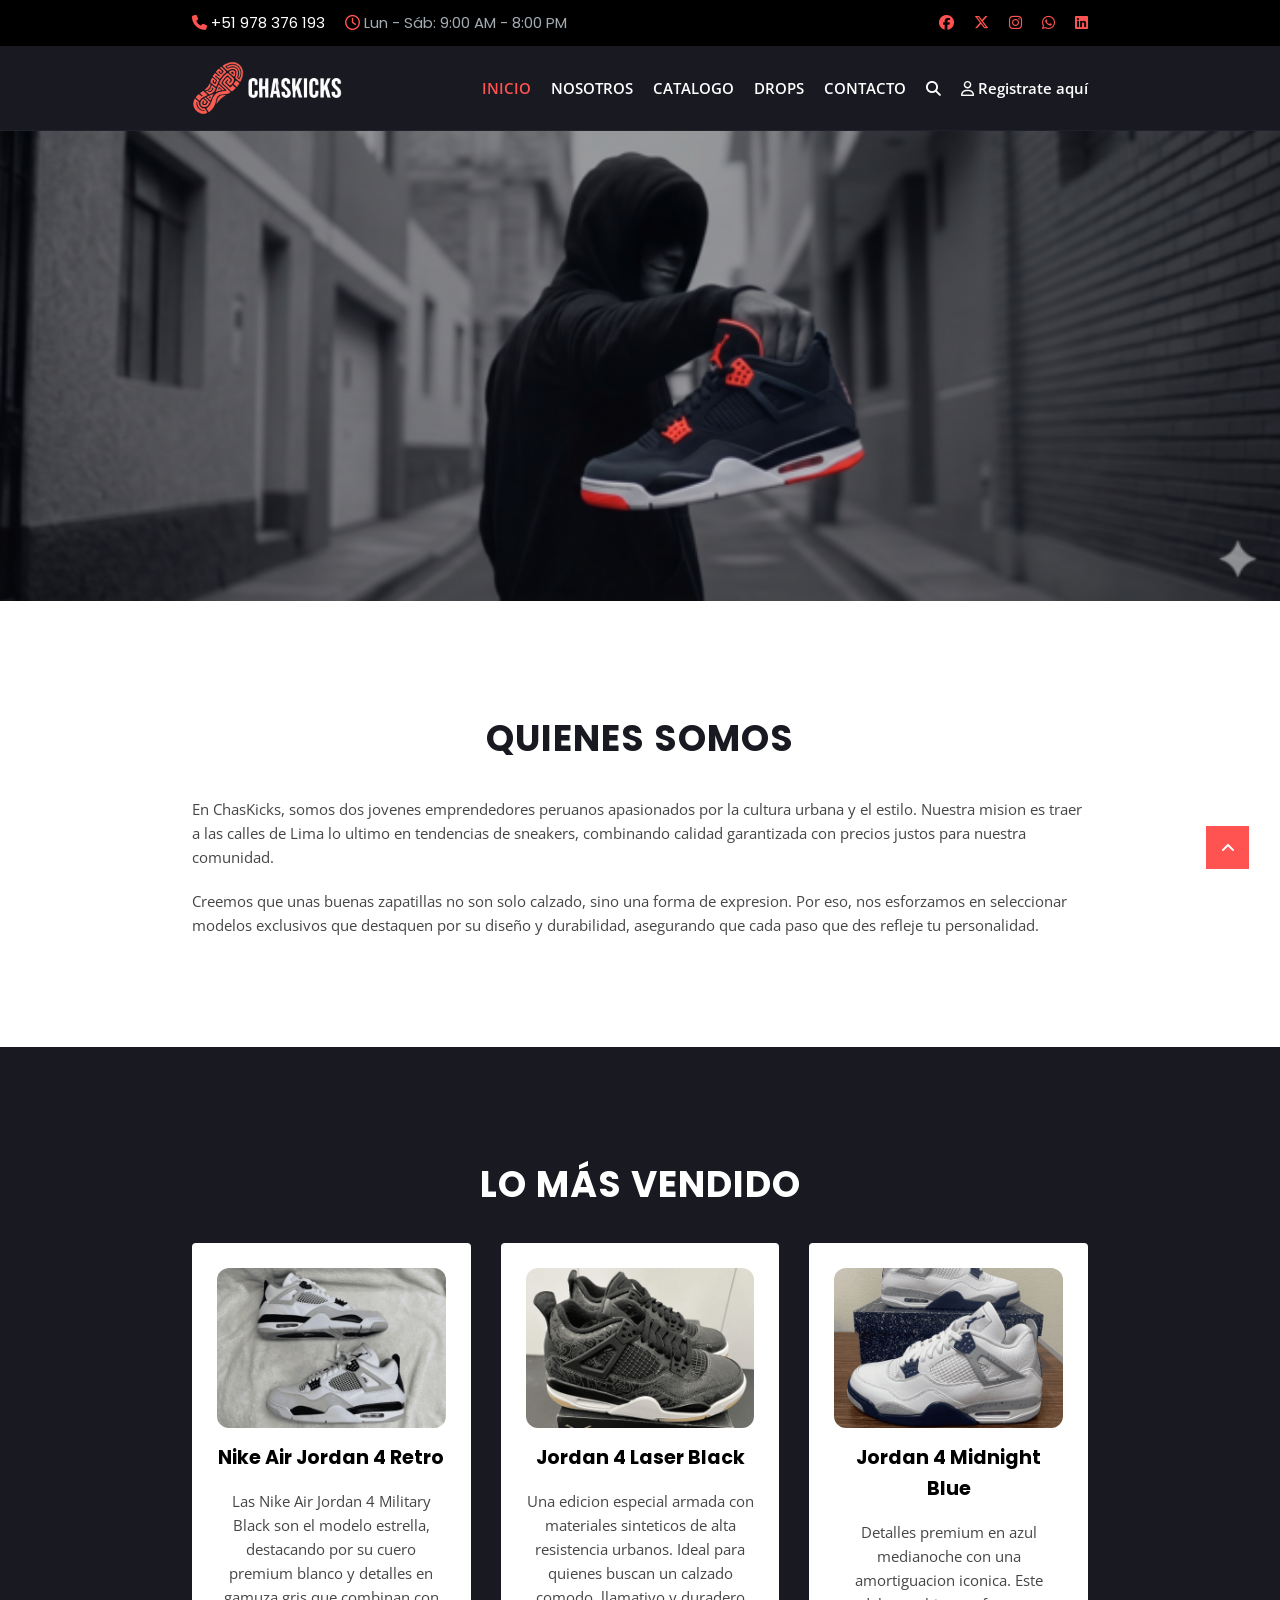
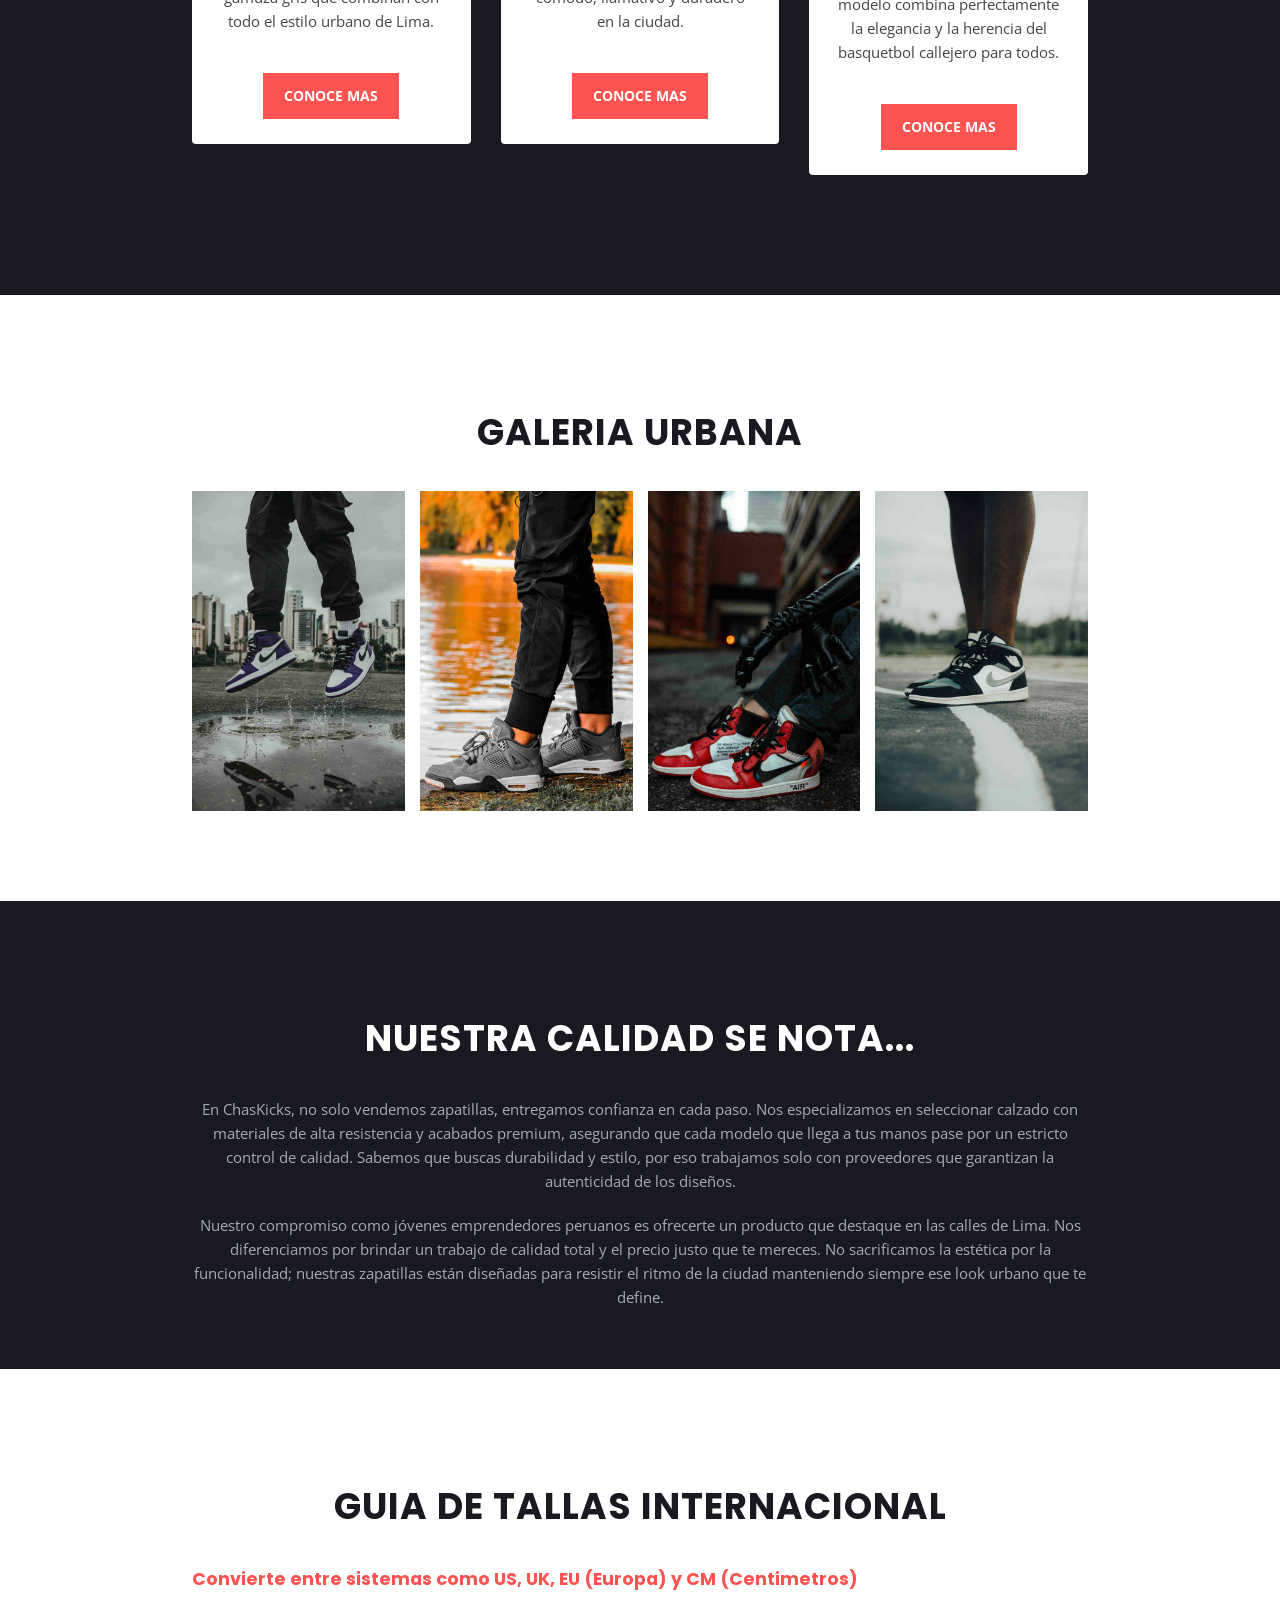
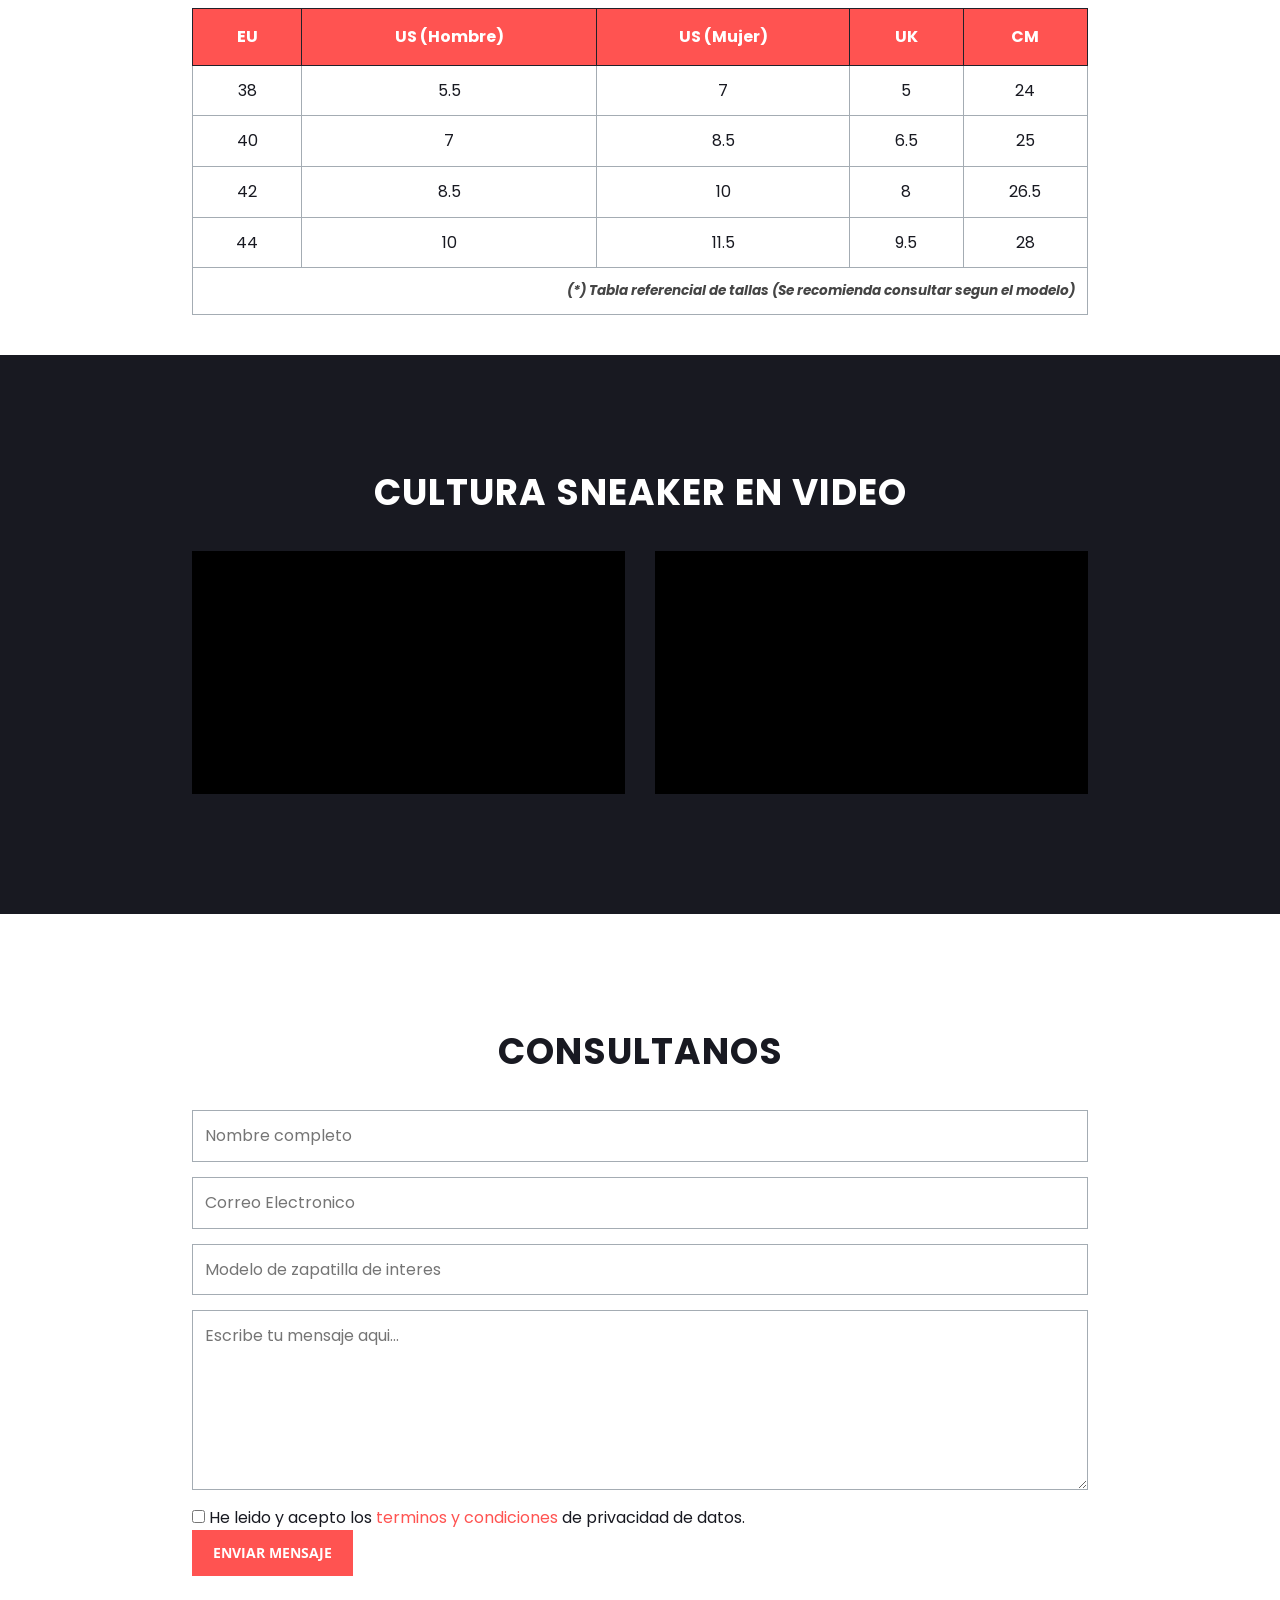
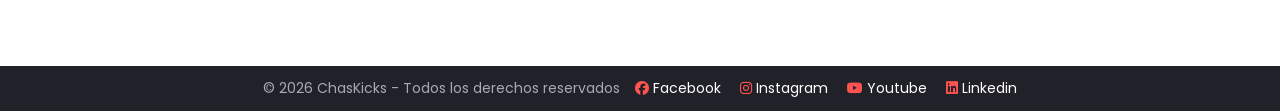
==== commit 001fb768: "Add files via upload" ====
--- a/index.html
+++ b/index.html
@@ -1,5 +1,6 @@
 <!DOCTYPE html>
 <html lang="es">
+
 <head>
     <meta charset="UTF-8">
     <meta name="viewport" content="width=device-width, initial-scale=1.0">
@@ -10,20 +11,24 @@
     <!-- Enlazar el HTML con la hoja de estilos externa CSS -->
     <link rel="stylesheet" href="assets/css/styles.css">
 
-    <!-- Enlazar el HTML con el favicon -->    
-    <link rel="shortcut icon" href="assets/img/favicon.ico" type="image/x-icon">
-
-    <!-- En lazar HTML con fuentes externas de Google Fonts -->
+    <!-- Enlazar el HTML con el favicon -->
+    <link rel="shortcut icon" href="favicon.ico" type="image/x-icon">
+
+    <!-- Enlazar HTML con fuentes externas de Google Fonts -->
     <link rel="preconnect" href="https://fonts.googleapis.com">
     <link rel="preconnect" href="https://fonts.gstatic.com" crossorigin>
-    <link href="https://fonts.googleapis.com/css2?family=Open+Sans:wght@400;600&family=Poppins:wght@400;600;700;900&display=swap" rel="stylesheet">
-    
-    <!-- Enlazar HTML con la lubreria de icono de font-awesome -->    
+    <link
+        href="https://fonts.googleapis.com/css2?family=Open+Sans:wght@400;600&family=Poppins:wght@400;600;700;900&display=swap"
+        rel="stylesheet">
+
+    <!-- Enlazar HTML con la libreria de iconos de Font Awesome -->
     <link rel="stylesheet" href="https://cdnjs.cloudflare.com/ajax/libs/font-awesome/6.5.1/css/all.min.css">
-    
+
 </head>
+
 <body>
 
+    <!-- Barra superior con telefono, horario y redes sociales -->
     <header id="header1">
         <div class="header-flexbox container padding-xs">
             <div class="header-left">
@@ -35,18 +40,28 @@
                 <a target="_blank" href="https://twitter.com"><i class="fa-brands fa-x-twitter"></i></a>
                 <a target="_blank" href="https://instagram.com"><i class="fa-brands fa-instagram"></i></a>
                 <a target="_blank" href="https://whatsapp.com"><i class="fa-brands fa-whatsapp"></i></a>
+                <a target="_blank" href="https://linkedin.com"><i class="fa-brands fa-linkedin"></i></a>
             </div>
         </div>
     </header>
 
+    <!-- Navegacion principal con logo, hamburguesa y menu de paginas -->
     <header id="header2">
         <div class="header-flexbox container">
+
+            <!-- Logo enlazado al inicio -->
             <div class="nav-logo">
                 <a href="index.html">
                     <img class="img-fluid" src="assets/img/logo_ck.png" alt="ChasKicks Logo">
                 </a>
             </div>
 
+            <!-- Boton hamburguesa (visible solo en movil y tableta) -->
+            <div class="nav-menu-toggle">
+                <i class="fa-solid fa-bars"></i>
+            </div>
+
+            <!-- Menu de navegacion -->
             <nav class="menuop">
                 <a href="index.html" class="active">INICIO</a>
                 <a href="assets/pages/nosotros.html">NOSOTROS</a>
@@ -55,48 +70,78 @@
                 <a href="assets/pages/contacto.html">CONTACTO</a>
                 <a href="#contact-form"><i class="fa-solid fa-magnifying-glass"></i></a>
                 <a href="assets/pages/registro.html"><i class="fa-regular fa-user"></i>&nbsp;Registrate aquí</a>
+
+                <!-- Datos de contacto en el panel lateral -->
+                <div class="menuop-contacto">
+                    <a href="tel:+51978376193"><i class="fa-solid fa-phone"></i> +51 978 376 193</a>
+                    <span><i class="fa-regular fa-clock"></i> Lun - Sáb: 9:00 AM - 8:00 PM</span>
+                </div>
+
+                <!-- Redes sociales en el panel lateral -->
+                <div class="menuop-redes">
+                    <a target="_blank" href="https://facebook.com"><i class="fa-brands fa-facebook"></i></a>
+                    <a target="_blank" href="https://twitter.com"><i class="fa-brands fa-x-twitter"></i></a>
+                    <a target="_blank" href="https://instagram.com"><i class="fa-brands fa-instagram"></i></a>
+                    <a target="_blank" href="https://whatsapp.com"><i class="fa-brands fa-whatsapp"></i></a>
+                </div>
             </nav>
+
         </div>
     </header>
 
     <main>
+
+        <!-- Banner principal con imagen de portada -->
         <section id="banner">
             <img class="img-fluid" src="assets/img/banner_ck.png" alt="Banner Principal Retro Jordan">
         </section>
 
+        <!-- Quienes somos: descripcion del negocio -->
         <section id="about" class="padding-xl">
             <div class="container">
                 <h2>Quienes somos</h2>
-                <p>En ChasKicks, somos dos jovenes emprendedores peruanos apasionados por la cultura urbana y el estilo. Nuestra mision es traer a las calles de Lima lo ultimo en tendencias de sneakers, combinando calidad garantizada con precios justos para nuestra comunidad.</p>
-                <p>Creemos que unas buenas zapatillas no son solo calzado, sino una forma de expresion. Por eso, nos esforzamos en seleccionar modelos exclusivos que destaquen por su diseño y durabilidad, asegurando que cada paso que des refleje tu personalidad.</p>
-            </div>
-        </section>
-
+                <p>En ChasKicks, somos dos jovenes emprendedores peruanos apasionados por la cultura urbana y el estilo.
+                    Nuestra mision es traer a las calles de Lima lo ultimo en tendencias de sneakers, combinando calidad
+                    garantizada con precios justos para nuestra comunidad.</p>
+                <p>Creemos que unas buenas zapatillas no son solo calzado, sino una forma de expresion. Por eso, nos
+                    esforzamos en seleccionar modelos exclusivos que destaquen por su diseño y durabilidad, asegurando
+                    que cada paso que des refleje tu personalidad.</p>
+            </div>
+        </section>
+
+        <!-- Productos mas vendidos con tarjetas de cada modelo -->
         <section id="services" class="padding-xl-negrozul">
             <div class="container">
                 <h2>Lo más vendido</h2>
                 <div class="row">
+                    <!-- Tarjeta producto 1 -->
                     <div class="col">
                         <div class="card-producto">
                             <img class="img-fluid" src="assets/img/jordan4.png" alt="Nike Air Jordan 4">
                             <h3>Nike Air Jordan 4 Retro</h3>
-                            <p>Las Nike Air Jordan 4 Military Black son el modelo estrella, destacando por su cuero premium blanco y detalles en gamuza gris que combinan con todo el estilo urbano de Lima.</p>
+                            <p>Las Nike Air Jordan 4 Military Black son el modelo estrella, destacando por su cuero
+                                premium blanco y detalles en gamuza gris que combinan con todo el estilo urbano de Lima.
+                            </p>
                             <a class="services-button" href="#contact-form">Conoce mas</a>
                         </div>
                     </div>
+                    <!-- Tarjeta producto 2 -->
                     <div class="col">
                         <div class="card-producto">
                             <img class="img-fluid" src="assets/img/jordanblack.png" alt="Nike Air Jordan Retro 2">
                             <h3>Jordan 4 Laser Black</h3>
-                            <p>Una edicion especial armada con materiales sinteticos de alta resistencia urbanos. Ideal para quienes buscan un calzado comodo, llamativo y duradero en la ciudad.</p>
+                            <p>Una edicion especial armada con materiales sinteticos de alta resistencia urbanos. Ideal
+                                para quienes buscan un calzado comodo, llamativo y duradero en la ciudad.</p>
                             <a class="services-button" href="#contact-form">Conoce mas</a>
                         </div>
                     </div>
+                    <!-- Tarjeta producto 3 -->
                     <div class="col">
                         <div class="card-producto">
                             <img class="img-fluid" src="assets/img/jordanblue.png" alt="Nike Air Jordan Retro 3">
                             <h3>Jordan 4 Midnight Blue</h3>
-                            <p>Detalles premium en azul medianoche con una amortiguacion iconica. Este modelo combina perfectamente la elegancia y la herencia del basquetbol callejero para todos.</p>
+                            <p>Detalles premium en azul medianoche con una amortiguacion iconica. Este modelo combina
+                                perfectamente la elegancia y la herencia del basquetbol callejero para todos.</p>
                             <a class="services-button" href="#contact-form">Conoce mas</a>
                         </div>
                     </div>
@@ -104,6 +149,7 @@
             </div>
         </section>
 
+        <!-- Galeria de imagenes de modelos y estilos -->
         <section id="galeria" class="padding-xl">
             <div class="container">
                 <h2>Galeria Urbana</h2>
@@ -116,14 +162,22 @@
             </div>
         </section>
 
+        <!-- Seccion de texto sobre la calidad del producto -->
         <section id="calidad" class="padding-xl-secundario-blanco">
             <div class="container">
                 <h2>Nuestra calidad se nota...</h2>
-                <p>En ChasKicks, no solo vendemos zapatillas, entregamos confianza en cada paso. Nos especializamos en seleccionar calzado con materiales de alta resistencia y acabados premium, asegurando que cada modelo que llega a tus manos pase por un estricto control de calidad. Sabemos que buscas durabilidad y estilo, por eso trabajamos solo con proveedores que garantizan la autenticidad de los diseños.</p>
-                <p>Nuestro compromiso como jóvenes emprendedores peruanos es ofrecerte un producto que destaque en las calles de Lima. Nos diferenciamos por brindar un trabajo de calidad total y el precio justo que te mereces. No sacrificamos la estética por la funcionalidad; nuestras zapatillas están diseñadas para resistir el ritmo de la ciudad manteniendo siempre ese look urbano que te define.</p>
-            </div>
-        </section>
-
+                <p>En ChasKicks, no solo vendemos zapatillas, entregamos confianza en cada paso. Nos especializamos en
+                    seleccionar calzado con materiales de alta resistencia y acabados premium, asegurando que cada
+                    modelo que llega a tus manos pase por un estricto control de calidad. Sabemos que buscas durabilidad
+                    y estilo, por eso trabajamos solo con proveedores que garantizan la autenticidad de los diseños.</p>
+                <p>Nuestro compromiso como jóvenes emprendedores peruanos es ofrecerte un producto que destaque en las
+                    calles de Lima. Nos diferenciamos por brindar un trabajo de calidad total y el precio justo que te
+                    mereces. No sacrificamos la estética por la funcionalidad; nuestras zapatillas están diseñadas para
+                    resistir el ritmo de la ciudad manteniendo siempre ese look urbano que te define.</p>
+            </div>
+        </section>
+
+        <!-- Tabla de conversion de tallas internacional -->
         <section id="tallas" class="padding-xl-secundario-blanco">
             <div class="container">
                 <h2>Guia de Tallas Internacional</h2>
@@ -171,7 +225,8 @@
                         </tbody>
                         <tfoot>
                             <tr>
-                                <td colspan="5">(*) Tabla referencial de tallas (Se recomienda consultar segun el modelo)</td>
+                                <td colspan="5">(*) Tabla referencial de tallas (Se recomienda consultar segun el
+                                    modelo)</td>
                             </tr>
                         </tfoot>
                     </table>
@@ -179,10 +234,12 @@
             </div>
         </section>
 
+        <!-- Videos: video propio y video de YouTube -->
         <section id="multimedia" class="padding-xl-negrozul">
             <div class="container">
                 <h2>Cultura Sneaker en Video</h2>
                 <div class="row">
+                    <!-- Video local del sitio -->
                     <div class="col">
                         <div class="video-wrapper">
                             <video class="video-fluid" muted autoplay loop playsinline>
@@ -191,15 +248,20 @@
                             </video>
                         </div>
                     </div>
+                    <!-- Video embebido de YouTube -->
                     <div class="col">
                         <div class="video-wrapper">
-                            <iframe class="video-fluid" src="https://www.youtube.com/embed/AMyN_wqZDM4" title="YouTube video player" style="border:0;" allow="accelerometer; autoplay; clipboard-write; encrypted-media; gyroscope; picture-in-picture" allowfullscreen></iframe>
-                        </div>
-                    </div>
-                </div>
-            </div>
-        </section>
-
+                            <iframe class="video-fluid" src="https://www.youtube.com/embed/AMyN_wqZDM4"
+                                title="YouTube video player" style="border:0;"
+                                allow="accelerometer; autoplay; clipboard-write; encrypted-media; gyroscope; picture-in-picture"
+                                allowfullscreen></iframe>
+                        </div>
+                    </div>
+                </div>
+            </div>
+        </section>
+
+        <!-- Formulario de contacto para consultas de clientes -->
         <section id="contact-form" class="padding-xl">
             <div class="container">
                 <h2>Consultanos</h2>
@@ -214,11 +276,13 @@
                         <input class="form-control" type="text" placeholder="Modelo de zapatilla de interes" required>
                     </div>
                     <div>
-                        <textarea class="form-control" placeholder="Escribe tu mensaje aqui..." rows="6" required></textarea>
+                        <textarea class="form-control" placeholder="Escribe tu mensaje aqui..." rows="6"
+                            required></textarea>
                     </div>
                     <div>
                         <input type="checkbox" id="acepto" required>
-                        <label for="acepto">He leido y acepto los <a class="form-link" href="index.html">terminos y condiciones</a> de privacidad de datos.</label>
+                        <label for="acepto">He leido y acepto los <a class="form-link" href="index.html">terminos y
+                                condiciones</a> de privacidad de datos.</label>
                     </div>
                     <div>
                         <button class="form-submit" type="submit">Enviar Mensaje</button>
@@ -226,8 +290,10 @@
                 </form>
             </div>
         </section>
+
     </main>
 
+    <!-- Footer con copyright y enlaces a redes sociales -->
     <footer id="footer" class="padding-xs">
         <div class="copy container">
             <div class="footer-flexbox">
@@ -238,13 +304,20 @@
                     <a target="_blank" href="https://facebook.com"><i class="fa-brands fa-facebook"></i> Facebook</a>
                     <a target="_blank" href="https://instagram.com"><i class="fa-brands fa-instagram"></i> Instagram</a>
                     <a target="_blank" href="https://youtube.com"><i class="fa-brands fa-youtube"></i> Youtube</a>
+                    <a target="_blank" href="https://linkedin.com"><i class="fa-brands fa-linkedin"></i> Linkedin</a>
                 </div>
             </div>
         </div>
     </footer>
-    <!-- Boton scroll-up -->
-     <a class="scroll-up" href="#">
+
+    <!-- Boton flotante para volver al inicio de la pagina -->
+    <a class="scroll-up" href="#">
         <i class="fa-solid fa-angle-up"></i>
-     </a>    
+    </a>
+
+    <!-- Script para el menu hamburguesa -->
+    <script src="assets/js/scripts.js"></script>
+
 </body>
-</html>
+
+</html>
--- a/assets/css/styles.css
+++ b/assets/css/styles.css
@@ -1,30 +1,47 @@
-/* Declaración de variables CSS estrictas mediante :root */
+/* ==========================================================================
+   VARIABLES CSS - :root define tokens globales reutilizables en todo el CSS.
+   Cambiar un valor aqui lo actualiza en todo el sitio automaticamente.
+   ========================================================================== */
 :root {
-    --color1: #000000; 
-    --color2: #454545; 
-    --color3: #FF5351; /* Color Primario de la marca */
-    --color4: #FFFFFF; 
-    --color5: #A4ACB3; 
-    --color6: #212129; 
-    --color7: #181921; 
-
-    /* Tipografías importadas de forma consistente */
+    --color1: #000000;                  /* Negro puro - textos principales */
+    --color2: #454545;                  /* Gris oscuro - textos secundarios */
+    --color3: #FF5351;                  /* Rojo coral - color primario de la marca */
+    --color4: #FFFFFF;                  /* Blanco - fondos claros y textos sobre oscuro */
+    --color5: #A4ACB3;                  /* Gris claro - textos sutiles, bordes */
+    --color6: #212129;                  /* Gris azulado oscuro - footer */
+    --color7: #181921;                  /* Negro azulado - header y secciones oscuras */
+
+    /* Tipografias: fuente1 para titulos, fuente2 para cuerpo y UI */
     --fuente1: 'Poppins', sans-serif;
     --fuente2: 'Open Sans', sans-serif;
+
+    /* Espaciado de linea global del sitio */
     --spacing: 1.6;
 }
 
-/* Selector universal de reseteo */
+/* ==========================================================================
+   RESET UNIVERSAL - Elimina margenes y paddings que los navegadores aplican
+   por defecto. box-sizing: border-box hace que padding y border NO aumenten
+   el tamaño declarado de un elemento, evitando desbordes inesperados.
+   ========================================================================== */
 *, *::before, *::after {
     margin: 0;
     padding: 0;
     box-sizing: border-box;
 }
 
+/* ==========================================================================
+   HTML - scroll-behavior: smooth hace que los enlaces ancla (#seccion)
+   desplacen la pagina con animacion suave en lugar de saltar directamente.
+   ========================================================================== */
 html {
     scroll-behavior: smooth;
 }
 
+/* ==========================================================================
+   BODY - Estilos base heredados por todos los elementos de la pagina.
+   font-family, line-height, background-color y color se heredan en cascada.
+   ========================================================================== */
 body {
     font-family: var(--fuente1);
     line-height: var(--spacing);
@@ -32,7 +49,11 @@
     color: var(--color7);
 }
 
-/* Estilos de encabezados globales */
+/* ==========================================================================
+   H2 GLOBALES - Todos los h2 dentro de section comparten este estilo base.
+   font-size fijo en px, text-transform uppercase y letter-spacing dan el
+   estilo de titular de marca. Se puede sobreescribir por seccion especifica.
+   ========================================================================== */
 section h2 {
     font-size: 36px;
     font-weight: 700;
@@ -43,12 +64,22 @@
     line-height: 1;
 }
 
+/* ==========================================================================
+   IMAGENES Y VIDEOS - display: block elimina el espacio inferior que los
+   navegadores agregan a elementos inline. max-width: 100% los hace fluidos
+   para que nunca desborden su contenedor padre.
+   ========================================================================== */
 img, video {
     display: block;
     max-width: 100%;
     height: auto;
 }
 
+/* ==========================================================================
+   PARRAFOS - Usan Open Sans para diferenciar visualmente el cuerpo de texto
+   de los titulos Poppins. font-size y line-height en px dan control exacto
+   del ritmo tipografico. margin-bottom separa parrafos consecutivos.
+   ========================================================================== */
 p {
     font-family: var(--fuente2);
     font-size: 15px;
@@ -57,7 +88,11 @@
     margin-bottom: 20px;
 }
 
-/* Contenedor central estandarizado */
+/* ==========================================================================
+   CONTAINER - Clase utilitaria de layout. max-width: 70% con margin: 0 auto
+   centra el contenido horizontalmente y limita su ancho para mejorar la
+   legibilidad en pantallas anchas. Se usa dentro de cada seccion.
+   ========================================================================== */
 .container {
     max-width: 70%;
     margin: 0 auto;
@@ -67,28 +102,32 @@
    CABECERAS (HEADERS)
    ========================================================================== */
 
-/* Header 1 - Barra superior */
+/* Header 1 - Barra superior informativa con contacto y redes sociales */
 #header1 {
     background-color: var(--color1);
     color: var(--color5);
     font-size: 15px;
 }
 
+/* Los enlaces heredan color del padre; se sobreescribe aqui a blanco */
 #header1 a {
     color: var(--color4);
     text-decoration: none;
-    transition: color 0.5s;
+    transition: color 0.5s;   /* Transicion suave al pasar el cursor */
 }
 
 #header1 a:hover {
     color: var(--color3);
 }
 
+/* Los iconos de Font Awesome usan el color primario de la marca */
 #header1 i {
     color: var(--color3);
 }
 
-/* Header 2 - Navegación sticky */
+/* Header 2 - Navegacion principal fijada al tope con position: sticky.
+   z-index: 1000 asegura que quede por encima de cualquier otro elemento
+   al hacer scroll. border-bottom separa visualmente el nav del contenido. */
 #header2 {
     background-color: var(--color7);
     position: sticky;
@@ -110,11 +149,13 @@
     color: var(--color3);
 }
 
+/* Clase .active marca el enlace de la pagina actual con el color de marca */
 #header2 a.active {
     color: var(--color3);
 }
 
-/* Flexbox para cabeceras */
+/* Flexbox para distribuir elementos del header: logo a la izquierda,
+   nav a la derecha. justify-content: space-between los separa al maximo. */
 .header-flexbox {
     display: flex;
     justify-content: space-between;
@@ -122,27 +163,93 @@
     padding: 15px 0;
 }
 
+/* Estos tres selectores comparten las mismas propiedades flex:
+   display flex + align-items center + gap para espaciar items internos */
 .header-left, .social-links, .menuop {
     display: flex;
     align-items: center;
     gap: 20px;
 }
 
+/* Ancho fijo del logo para que no se deforme ni crezca con el flex */
 .nav-logo {
     width: 150px;
     height: auto;
 }
 
+/* Boton hamburguesa - oculto en desktop, visible solo en movil y tableta */
+.nav-menu-toggle {
+    font-size: 2rem;
+    cursor: pointer;
+    color: var(--color4);
+    display: none;
+}
+
+/* Bloque de contacto dentro del panel lateral del menu */
+.menuop-contacto {
+    display: none;
+    flex-direction: column;
+    gap: 8px;
+    padding-top: 20px;
+    border-top: 1px solid var(--color6);
+    margin-top: 10px;
+    width: 100%;
+}
+
+.menuop-contacto a,
+.menuop-contacto span {
+    font-size: 13px;
+    color: var(--color5);
+    font-family: var(--fuente2);
+    border-bottom: none;
+    padding: 0;
+    width: auto;
+}
+
+.menuop-contacto a:hover {
+    color: var(--color3);
+}
+
+.menuop-contacto i {
+    color: var(--color3);
+    margin-right: 6px;
+}
+
+/* Iconos de redes sociales dentro del panel lateral del menu */
+.menuop-redes {
+    display: none;
+    flex-direction: row;
+    gap: 16px;
+    padding-top: 12px;
+    width: 100%;
+}
+
+.menuop-redes a {
+    font-size: 1.2rem;
+    color: var(--color5);
+    border-bottom: none;
+    padding: 0;
+    width: auto;
+    transition: color 0.3s;
+}
+
+.menuop-redes a:hover {
+    color: var(--color3);
+}
+
 /* ==========================================================================
    CLASES UTILITARIAS - MULTIMEDIA Y PADDINGS
    ========================================================================== */
 
+/* Hace que la imagen ocupe siempre el 100% de su contenedor */
 .img-fluid {
     width: 100%;
     height: auto;
     display: block;
 }
 
+/* aspect-ratio 16/9 mantiene proporcion de video sin importar el ancho.
+   object-fit: cover recorta el video para que llene el area sin distorsion. */
 .video-fluid {
     width: 100%;
     height: auto;
@@ -150,17 +257,19 @@
     object-fit: cover;
 }
 
-/* Clases de padding utilitarias */
+/* Padding minimo para barras delgadas como el header superior */
 .padding-xs {
     padding-top: 11px;
     padding-bottom: 11px;
 }
 
+/* Padding generoso para secciones con fondo blanco */
 .padding-xl {
     padding-top: 120px;
     padding-bottom: 90px;
 }
 
+/* Padding para secciones oscuras (negro azulado) con texto gris claro */
 .padding-xl-negrozul {
     padding-top: 120px;
     padding-bottom: 120px;
@@ -168,6 +277,7 @@
     color: var(--color5);
 }
 
+/* Padding para secciones blancas secundarias con menos espacio inferior */
 .padding-xl-secundario-blanco {
     padding-top: 120px;
     padding-bottom: 40px;
@@ -175,9 +285,12 @@
 }
 
 /* ==========================================================================
-   ESTRUCTURA DE FILAS Y COLUMNAS (SISTEMA FLEXBOX)
-   ========================================================================== */
-
+   SISTEMA DE FILAS Y COLUMNAS CON FLEXBOX
+   .row crea el contenedor horizontal. Los margenes negativos compensan el
+   padding interno de cada .col, alineando el contenido con el container.
+   .col crece igual (flex-grow: 1) para distribuir el espacio de forma
+   equitativa entre todas las columnas hijas.
+   ========================================================================== */
 .row {
     display: flex;
     flex-direction: row;
@@ -185,6 +298,7 @@
     margin-right: -15px;
 }
 
+/* flex-basis: 0 + flex-grow: 1 = columnas de igual ancho automaticamente */
 .col {
     flex-basis: 0;
     flex-grow: 1;
@@ -196,13 +310,13 @@
    INDEX - SECCIONES PRINCIPALES
    ========================================================================== */
 
-/* Banner principal hero */
+/* Banner ocupa el 100% del viewport sin scroll horizontal */
 #banner {
     width: 100%;
     overflow: hidden;
 }
 
-/* Quienes somos */
+/* Seccion Quienes Somos - fondo blanco con texto oscuro */
 #about {
     background-color: var(--color4);
     color: var(--color7);
@@ -212,7 +326,7 @@
     color: var(--color2);
 }
 
-/* Modelos TOP / Servicios */
+/* Seccion Lo mas vendido - fondo oscuro, h2 en blanco */
 #services {
     background-color: var(--color7);
 }
@@ -221,7 +335,7 @@
     color: var(--color4);
 }
 
-/* Vision (pagina nosotros) */
+/* Seccion Vision (pagina nosotros) */
 #vision {
     background-color: var(--color4);
     color: var(--color5);
@@ -231,7 +345,7 @@
     color: var(--color1);
 }
 
-/* Calidad */
+/* Seccion Calidad - fondo oscuro, texto centrado y gris claro en parrafos */
 #calidad {
     background-color: var(--color7);
     color: var(--color4);
@@ -242,7 +356,7 @@
     color: var(--color5);
 }
 
-/* Multimedia / Videos */
+/* Seccion Multimedia - fondo oscuro, titulo en blanco */
 #multimedia {
     background-color: var(--color7);
 }
@@ -252,9 +366,10 @@
 }
 
 /* ==========================================================================
-   INDEX - COMPONENTES: TARJETAS DE PRODUCTOS
-   ========================================================================== */
-
+   COMPONENTE: TARJETAS DE PRODUCTOS
+   transition en transform y box-shadow permite el efecto hover suave.
+   El valor translateY(-4px) levanta la tarjeta visualmente al pasar el cursor.
+   ========================================================================== */
 .card-producto {
     background-color: var(--color4);
     padding: 25px;
@@ -268,6 +383,7 @@
     box-shadow: 0 20px 40px rgba(0, 0, 0, 0.12);
 }
 
+/* La imagen se reduce al 97% al pasar el cursor, efecto de "presion" */
 .card-producto img {
     width: 100%;
     border-radius: 12px;
@@ -289,7 +405,13 @@
     color: var(--color2);
 }
 
-/* Boton general de servicios */
+/* ==========================================================================
+   COMPONENTE: BOTON CTA (llamado a la accion)
+   display: inline-block permite aplicar padding y margin a un enlace <a>.
+   text-transform: uppercase da consistencia visual con los titulos.
+   border del mismo color que el fondo da un borde invisible que evita saltos
+   de layout al cambiar el fondo en hover.
+   ========================================================================== */
 .services-button {
     display: inline-block;
     background-color: var(--color3);
@@ -311,9 +433,11 @@
 }
 
 /* ==========================================================================
-   INDEX - COMPONENTES: GALERIA
-   ========================================================================== */
-
+   COMPONENTE: GALERIA
+   flex-wrap: wrap permite que los items bajen de linea si no caben.
+   calc(25% - 15px) en flex-basis mantiene 4 columnas descontando el gap.
+   overflow: hidden en el item recorta la imagen al hacer zoom con scale.
+   ========================================================================== */
 .galeria-flex {
     display: flex;
     flex-wrap: wrap;
@@ -328,6 +452,7 @@
     background-color: var(--color6);
 }
 
+/* scale(1.15) agranda la imagen al pasar el cursor, overflow:hidden la recorta */
 .galeria-item img {
     width: 100%;
     transition: transform 1s;
@@ -338,9 +463,11 @@
 }
 
 /* ==========================================================================
-   INDEX - COMPONENTES: TABLA DE TALLAS
-   ========================================================================== */
-
+   COMPONENTE: TABLA DE TALLAS
+   border-collapse: collapse une los bordes de celdas adyacentes en uno solo.
+   overflow-x: auto en el contenedor permite scroll horizontal en pantallas
+   pequenas sin romper el layout general de la pagina.
+   ========================================================================== */
 .tabla-responsiva-contenedor {
     width: 100%;
     overflow-x: auto;
@@ -353,6 +480,7 @@
     text-align: center;
 }
 
+/* caption es el titulo accesible de la tabla, posicionado arriba */
 .tbl-tallas caption {
     font-weight: bold;
     text-align: left;
@@ -361,6 +489,7 @@
     margin-bottom: 15px;
 }
 
+/* Encabezados de columna con fondo del color primario de la marca */
 .tbl-tallas th {
     background-color: var(--color3);
     color: var(--color4);
@@ -373,6 +502,7 @@
     padding: 12px;
 }
 
+/* tfoot con nota aclaratoria en italica, alineada a la derecha */
 .tbl-tallas tfoot td {
     font-size: 0.85rem;
     text-align: right;
@@ -382,9 +512,11 @@
 }
 
 /* ==========================================================================
-   INDEX - COMPONENTES: VIDEOS
-   ========================================================================== */
-
+   COMPONENTE: VIDEOS
+   position: relative en el wrapper permite posicionar elementos encima si
+   fuera necesario. aspect-ratio 16/9 en video-fluid garantiza que el video
+   mantenga sus proporciones correctas en cualquier ancho de pantalla.
+   ========================================================================== */
 .video-wrapper {
     width: 100%;
     position: relative;
@@ -399,9 +531,11 @@
 }
 
 /* ==========================================================================
-   INDEX - COMPONENTES: FORMULARIO DE CONTACTO
-   ========================================================================== */
-
+   COMPONENTE: FORMULARIO DE CONTACTO
+   font: inherit hace que los inputs hereden la tipografia del body en lugar
+   de usar la fuente del sistema que aplican los navegadores por defecto.
+   outline en :focus reemplaza el contorno del navegador por el color de marca.
+   ========================================================================== */
 .form-control {
     display: block;
     width: 100%;
@@ -412,6 +546,7 @@
     background-color: var(--color4);
 }
 
+/* Resalta el campo activo con el color primario al hacer clic */
 .form-control:focus {
     outline: 2px solid var(--color3);
 }
@@ -421,6 +556,8 @@
     text-decoration: none;
 }
 
+/* Boton de envio del formulario - mismos valores que .services-button
+   para mantener consistencia visual entre botones del sitio */
 .form-submit {
     background-color: var(--color3);
     color: var(--color4);
@@ -441,19 +578,22 @@
 }
 
 /* ==========================================================================
-   INDEX - FOOTER
-   ========================================================================== */
-
+   FOOTER
+   background-color y color sobreescriben los estilos del body para crear
+   contraste. font-size reducido en .copy da jerarquia visual al pie de pagina.
+   ========================================================================== */
 #footer {
     background-color: var(--color6);
     color: var(--color5);
 }
 
+/* Texto de copyright centrado con fuente reducida */
 .copy {
     text-align: center;
     font-size: 14px;
 }
 
+/* Flexbox para alinear copyright y redes sociales en una sola fila */
 .footer-flexbox {
     display: flex;
     flex-direction: row;
@@ -471,9 +611,11 @@
 }
 
 /* ==========================================================================
-   BOTON SCROLL UP (TODAS LAS PAGINAS)
-   ========================================================================== */
-
+   BOTON SCROLL UP
+   position: fixed lo fija en pantalla sin importar el scroll.
+   bottom y right ubican el boton en la esquina inferior derecha.
+   line-height igual al height centra el icono verticalmente dentro del boton.
+   ========================================================================== */
 .scroll-up {
     position: fixed;
     bottom: 30px;
@@ -489,8 +631,11 @@
 
 /* ==========================================================================
    PAGINAS INTERNAS - BANNER DE TITULO (page-title)
-   ========================================================================== */
-
+   El pseudoelemento ::before crea una capa oscura semitransparente encima
+   de la imagen de fondo para mejorar la legibilidad del texto blanco.
+   position: absolute + inset: 0 estira esa capa sobre todo el banner.
+   El contenido usa position: relative + z-index: 1 para quedar por encima.
+   ========================================================================== */
 .page-title {
     height: 300px;
     display: flex;
@@ -504,6 +649,7 @@
     background-image: url("../img/page_title.jpg");
 }
 
+/* Capa de gradiente oscuro sobre la imagen para contraste del texto */
 .page-title::before {
     content: "";
     position: absolute;
@@ -511,6 +657,7 @@
     background: linear-gradient(rgba(0, 0, 0, 0.65), rgba(0, 0, 0, 0.35));
 }
 
+/* z-index: 1 eleva el contenido por encima del ::before */
 .page-title-content {
     position: relative;
     z-index: 1;
@@ -528,12 +675,15 @@
 
 /* ==========================================================================
    REGISTRO - FORMULARIO DE AUTENTICACION (registro.html)
-   ========================================================================== */
-
+   .auth-card es un contenedor centrado con sombra y bordes redondeados.
+   max-width fijo en px en lugar de porcentaje mantiene el formulario legible
+   independientemente del ancho de pantalla.
+   ========================================================================== */
 .auth-page {
     background-color: var(--color4);
 }
 
+/* Tarjeta del formulario: centrada con margin auto, sombra suave y borde */
 .auth-card {
     max-width: 450px;
     margin: 0 auto;
@@ -544,7 +694,8 @@
     border: 1px solid rgba(33, 33, 41, 0.08);
 }
 
-.auth-header h2 {
+/* Mayor especificidad para sobreescribir el section h2 global de 36px */
+.auth-card .auth-header h2 {
     margin-bottom: 10px;
     color: var(--color1);
     font-size: 2rem;
@@ -564,6 +715,7 @@
     margin-bottom: 18px;
 }
 
+/* Labels en negrita para guiar visualmente al usuario en cada campo */
 .auth-card .input-group label {
     display: block;
     margin-bottom: 8px;
@@ -572,14 +724,18 @@
     font-size: 0.95rem;
 }
 
+/* Contenedor relativo para posicionar el icono de ojo dentro del input */
 .input-with-icon {
     position: relative;
 }
 
+/* Espacio a la derecha del input para que el texto no tape el boton ojo */
 .input-with-icon input {
     padding-right: 44px;
 }
 
+/* Boton ojo posicionado absolutamente dentro del input con transform para
+   centrado vertical exacto */
 .show-password-toggle {
     position: absolute;
     top: 50%;
@@ -592,7 +748,7 @@
     font-size: 1rem;
 }
 
-/* Botones de accion del formulario de registro */
+/* Contenedor de botones en columna usando flexbox con gap entre ellos */
 .auth-actions {
     display: flex;
     flex-direction: column;
@@ -600,6 +756,7 @@
     margin-top: 20px;
 }
 
+/* Boton base: ancho completo, padding generoso y transicion en hover */
 .auth-button {
     width: 100%;
     padding: 14px 18px;
@@ -610,16 +767,19 @@
     transition: transform 0.25s ease;
 }
 
+/* Boton primario - color de marca */
 .auth-primary {
     background-color: var(--color3);
     color: var(--color4);
 }
 
+/* Boton secundario - fondo oscuro para diferenciarlo del primario */
 .auth-secondary {
     background-color: var(--color6);
     color: var(--color4);
 }
 
+/* Sube ligeramente el boton al pasar el cursor */
 .auth-button:hover {
     transform: translateY(-1px);
 }
@@ -628,6 +788,7 @@
     margin-right: 8px;
 }
 
+/* Pie del formulario: enlace para ir a login si ya tiene cuenta */
 .auth-footer {
     margin-top: 20px;
     text-align: center;
@@ -647,8 +808,10 @@
 
 /* ==========================================================================
    CATALOGO - FILTROS DE CATEGORIA (catalogo.html)
-   ========================================================================== */
-
+   Los .cat-tag son botones de filtro visuales. Al activarse o hacer hover
+   cambian fondo, borde y color de texto usando la variable de color primario.
+   transition en tres propiedades simultaneas da una animacion suave.
+   ========================================================================== */
 .cat-filtros-flex {
     display: flex;
     flex-wrap: wrap;
@@ -656,6 +819,7 @@
     justify-content: center;
 }
 
+/* Tag inactivo: borde gris, texto gris */
 .cat-tag {
     display: inline-block;
     padding: 8px 22px;
@@ -669,6 +833,7 @@
     transition: background-color 0.5s, color 0.5s, border-color 0.5s;
 }
 
+/* Tag activo o con hover: fondo rojo, borde rojo, texto blanco */
 .cat-tag:hover,
 .cat-tag-activo {
     background-color: var(--color3);
@@ -678,8 +843,9 @@
 
 /* ==========================================================================
    CATALOGO - GRID DE PRODUCTOS (catalogo.html)
-   ========================================================================== */
-
+   calc(33.333% - 30px) en flex-basis genera 3 columnas descontando el gap.
+   min-width evita que las tarjetas se vuelvan demasiado angostas.
+   ========================================================================== */
 .cat-grid {
     display: flex;
     flex-wrap: wrap;
@@ -699,6 +865,7 @@
     box-shadow: 0 20px 40px rgba(0, 0, 0, 0.12);
 }
 
+/* overflow: hidden en el wrapper recorta el zoom de la imagen al hacer hover */
 .cat-img-wrapper {
     overflow: hidden;
 }
@@ -729,8 +896,9 @@
 
 /* ==========================================================================
    CATALOGO - SECCION CTA FINAL (catalogo.html)
-   ========================================================================== */
-
+   justify-content: space-between separa el texto del boton en extremos
+   opuestos del contenedor flexible.
+   ========================================================================== */
 #cat-cta h2 {
     color: var(--color4);
     text-align: left;
@@ -751,8 +919,9 @@
 
 /* ==========================================================================
    DROPS - GRID DE ENTRADAS (drops.html)
-   ========================================================================== */
-
+   Misma logica de grid que cat-grid: 3 columnas flexibles con gap y wrap.
+   .drop-fecha usa el color primario para destacar la fecha de lanzamiento.
+   ========================================================================== */
 .drops-flex {
     display: flex;
     flex-wrap: wrap;
@@ -789,6 +958,7 @@
     padding: 20px 25px;
 }
 
+/* Fecha del drop en color primario para destacarla del resto del contenido */
 .drop-fecha {
     font-size: 13px;
     font-family: var(--fuente2);
@@ -812,13 +982,15 @@
 
 /* ==========================================================================
    CONTACTO - DATOS DE CONTACTO (contacto.html)
-   ========================================================================== */
-
+   .contacto-icono usa flexbox para centrar el icono dentro de un cuadrado
+   fijo de 50x50px. flex-shrink: 0 evita que se comprima al lado del texto.
+   ========================================================================== */
 .contacto-info {
     background-color: var(--color7);
     padding: 40px 30px;
 }
 
+/* Cada item de contacto alinea icono y texto en fila con gap entre ellos */
 .contacto-item {
     display: flex;
     align-items: center;
@@ -826,6 +998,7 @@
     margin-bottom: 35px;
 }
 
+/* Icono cuadrado centrado con flexbox, no se encoge con flex-shrink: 0 */
 .contacto-icono {
     background-color: var(--color3);
     color: var(--color4);
@@ -852,8 +1025,11 @@
 
 /* ==========================================================================
    CONTACTO - TITULOS DEL FORMULARIO (contacto.html)
-   ========================================================================== */
-
+   Dos variantes: oscuro para secciones claras, claro para secciones oscuras.
+   Comparten las mismas propiedades de estilo, solo cambia el color.
+   ========================================================================== */
+
+/* Titulo oscuro para secciones de fondo blanco */
 .contacto-titulo {
     text-align: left;
     margin-bottom: 25px;
@@ -863,6 +1039,7 @@
     font-weight: 700;
 }
 
+/* Titulo claro para secciones de fondo oscuro */
 .contacto-titulo-claro {
     text-align: left;
     margin-bottom: 25px;
@@ -874,11 +1051,271 @@
 
 /* ==========================================================================
    CONTACTO - MAPA IFRAME (contacto.html)
-   ========================================================================== */
+   El wrapper usa aspect-ratio 16/9 con position relative para que el iframe
+   ocupe siempre el 100% del contenedor sin importar el ancho de pantalla.
+   El iframe usa position absolute + inset 0 para llenarlo completamente.
+   ========================================================================== */
+.mapa-wrapper {
+    width: 100%;
+    aspect-ratio: 16 / 9;
+    position: relative;
+    overflow: hidden;
+}
 
 .contacto-iframe {
-    width: 100%;
-    height: 350px;
+    position: absolute;
+    inset: 0;
+    width: 100%;
+    height: 100%;
     border: 0;
     display: block;
 }
+
+
+/* -----------------------------------------------------------
+   DISEÑO RESPONSIVE PARA PANTALLA GRANDE (hasta 1200px)
+   ----------------------------------------------------------- */
+
+@media (max-width: 1200px) {
+    .container {
+        max-width: 80%;
+    }
+}
+
+
+/* -----------------------------------------------------------
+   DISEÑO RESPONSIVE PARA PANTALLA MEDIANA (hasta 992px)
+   ----------------------------------------------------------- */
+
+@media (max-width: 992px) {
+    .container {
+        max-width: 85%;
+    }
+
+    /* Las tarjetas de productos pasan a columna */
+    #services .row {
+        flex-direction: column;
+    }
+
+    /* Los videos pasan a columna */
+    #multimedia .row {
+        flex-direction: column;
+    }
+
+    /* Contacto: datos e info pasan a columna */
+    #contacto-principal .row {
+        flex-direction: column;
+    }
+
+    /* Mapa y horarios pasan a columna */
+    #contacto-mapa .row {
+        flex-direction: column;
+    }
+
+    /* Catalogo: grid de 2 columnas en mediana */
+    .cat-card {
+        flex: 1 1 calc(50% - 30px);
+    }
+
+    /* Drops: grid de 2 columnas en mediana */
+    .drop-card {
+        flex: 1 1 calc(50% - 30px);
+    }
+}
+
+
+/* -----------------------------------------------------------
+   DISEÑO RESPONSIVE PARA TABLETA (hasta 768px)
+   ----------------------------------------------------------- */
+
+@media (max-width: 768px) {
+    .container {
+        max-width: 90%;
+    }
+
+    /* Reducir paddings grandes para que no haya espacios enormes */
+    .padding-xl {
+        padding-top: 60px;
+        padding-bottom: 60px;
+    }
+
+    .padding-xl-negrozul {
+        padding-top: 60px;
+        padding-bottom: 60px;
+    }
+
+    .padding-xl-secundario-blanco {
+        padding-top: 60px;
+        padding-bottom: 30px;
+    }
+
+    /* Titulos h2 mas pequeños para que no desborden */
+    section h2 {
+        font-size: 26px;
+        margin-bottom: 25px;
+    }
+
+    /* Mostrar el boton hamburguesa en tableta */
+    .nav-menu-toggle {
+        display: block;
+    }
+
+    /* El menu pasa a barra lateral derecha y se oculta inicialmente */
+    .menuop {
+        flex-direction: column;
+        align-items: flex-start;
+
+        position: fixed;
+        top: 0;
+        right: 0;
+        width: 260px;
+        height: 100vh;
+        background-color: var(--color7);
+        padding: 2rem 1.5rem;
+        z-index: 2000;
+        gap: 0;
+
+        /* Ocultar el menu por defecto */
+        opacity: 0;
+        visibility: hidden;
+        transform: translateX(100%);
+        transition: all 0.3s ease-in-out;
+    }
+
+    /* Clase .active activa el menu lateral (se controla desde JavaScript) */
+    .menuop.active {
+        opacity: 1;
+        visibility: visible;
+        transform: translateX(0);
+    }
+
+    /* Cada enlace del menu ocupa todo el ancho con separador */
+    .menuop a {
+        width: 100%;
+        padding: 14px 0;
+        border-bottom: 1px solid var(--color6);
+        font-size: 0.95rem;
+    }
+
+    /* Mostrar bloque de contacto y redes dentro del panel lateral */
+    .menuop-contacto {
+        display: flex;
+    }
+
+    .menuop-redes {
+        display: flex;
+    }
+
+    /* Galeria en 2 columnas en tableta */
+    .galeria-item {
+        flex: 1 1 calc(50% - 15px);
+    }
+
+    /* Cards de catalogo y drops en columna */
+    .cat-card {
+        flex: 1 1 100%;
+    }
+
+    .drop-card {
+        flex: 1 1 100%;
+    }
+
+    /* Footer en columna */
+    .footer-flexbox {
+        flex-direction: column;
+        align-items: center;
+        gap: 10px;
+    }
+
+    /* CTA del catalogo en columna */
+    .cat-cta-flex {
+        flex-direction: column;
+        text-align: center;
+    }
+
+    /* Auth card ocupa mas ancho en tableta */
+    .auth-card {
+        max-width: 90%;
+    }
+
+    /* Formulario de contacto: nombre y correo en columna */
+    #contacto-principal .row .row {
+        flex-direction: column;
+    }
+}
+
+
+/* -----------------------------------------------------------
+   DISEÑO RESPONSIVE PARA MOVIL (hasta 576px)
+   ----------------------------------------------------------- */
+
+@media (max-width: 576px) {
+    .container {
+        max-width: 95%;
+    }
+
+    /* Paddings minimos en movil */
+    .padding-xl {
+        padding-top: 45px;
+        padding-bottom: 45px;
+    }
+
+    .padding-xl-negrozul {
+        padding-top: 45px;
+        padding-bottom: 45px;
+    }
+
+    .padding-xl-secundario-blanco {
+        padding-top: 45px;
+        padding-bottom: 20px;
+    }
+
+    /* H2 aun mas compacto en movil */
+    section h2 {
+        font-size: 22px;
+        margin-bottom: 20px;
+    }
+
+    /* Panel lateral mas angosto en movil pequeño */
+    .menuop {
+        width: 220px;
+    }
+
+    .menuop a {
+        font-size: 0.85rem;
+        padding: 12px 0;
+        border-bottom: 1px solid var(--color6);
+    }
+
+    /* Header superior ocultar en movil para ahorrar espacio */
+    #header1 {
+        display: none;
+    }
+
+    /* Galeria en columna unica en movil */
+    .galeria-item {
+        flex: 1 1 100%;
+    }
+
+    /* Scroll-up mas pequeño en movil */
+    .scroll-up {
+        width: 38px;
+        height: 38px;
+        line-height: 38px;
+        bottom: 20px;
+        right: 20px;
+    }
+
+    /* Auth card full width en movil */
+    .auth-card {
+        padding: 25px;
+        max-width: 100%;
+    }
+
+    /* Tabla de tallas: texto mas pequeño */
+    .tbl-tallas th,
+    .tbl-tallas td {
+        padding: 8px 6px;
+        font-size: 13px;
+    }
+}
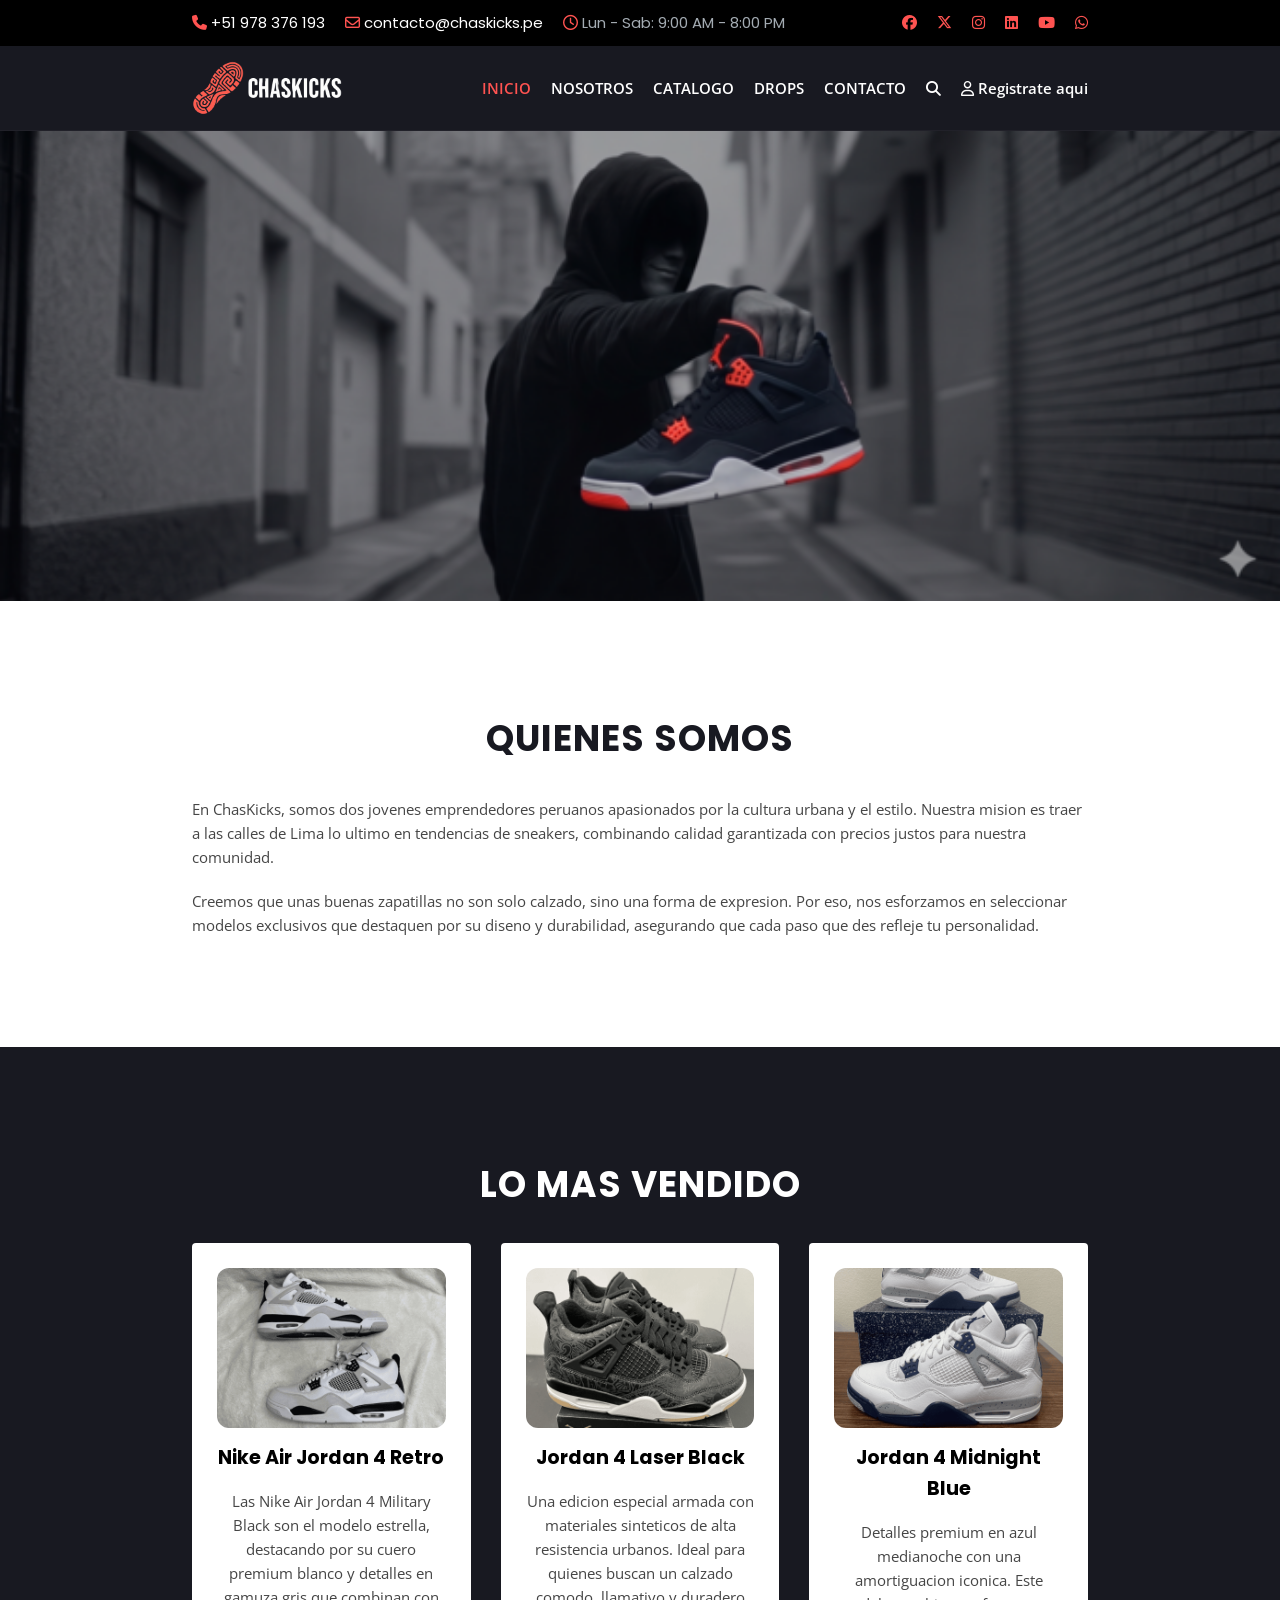
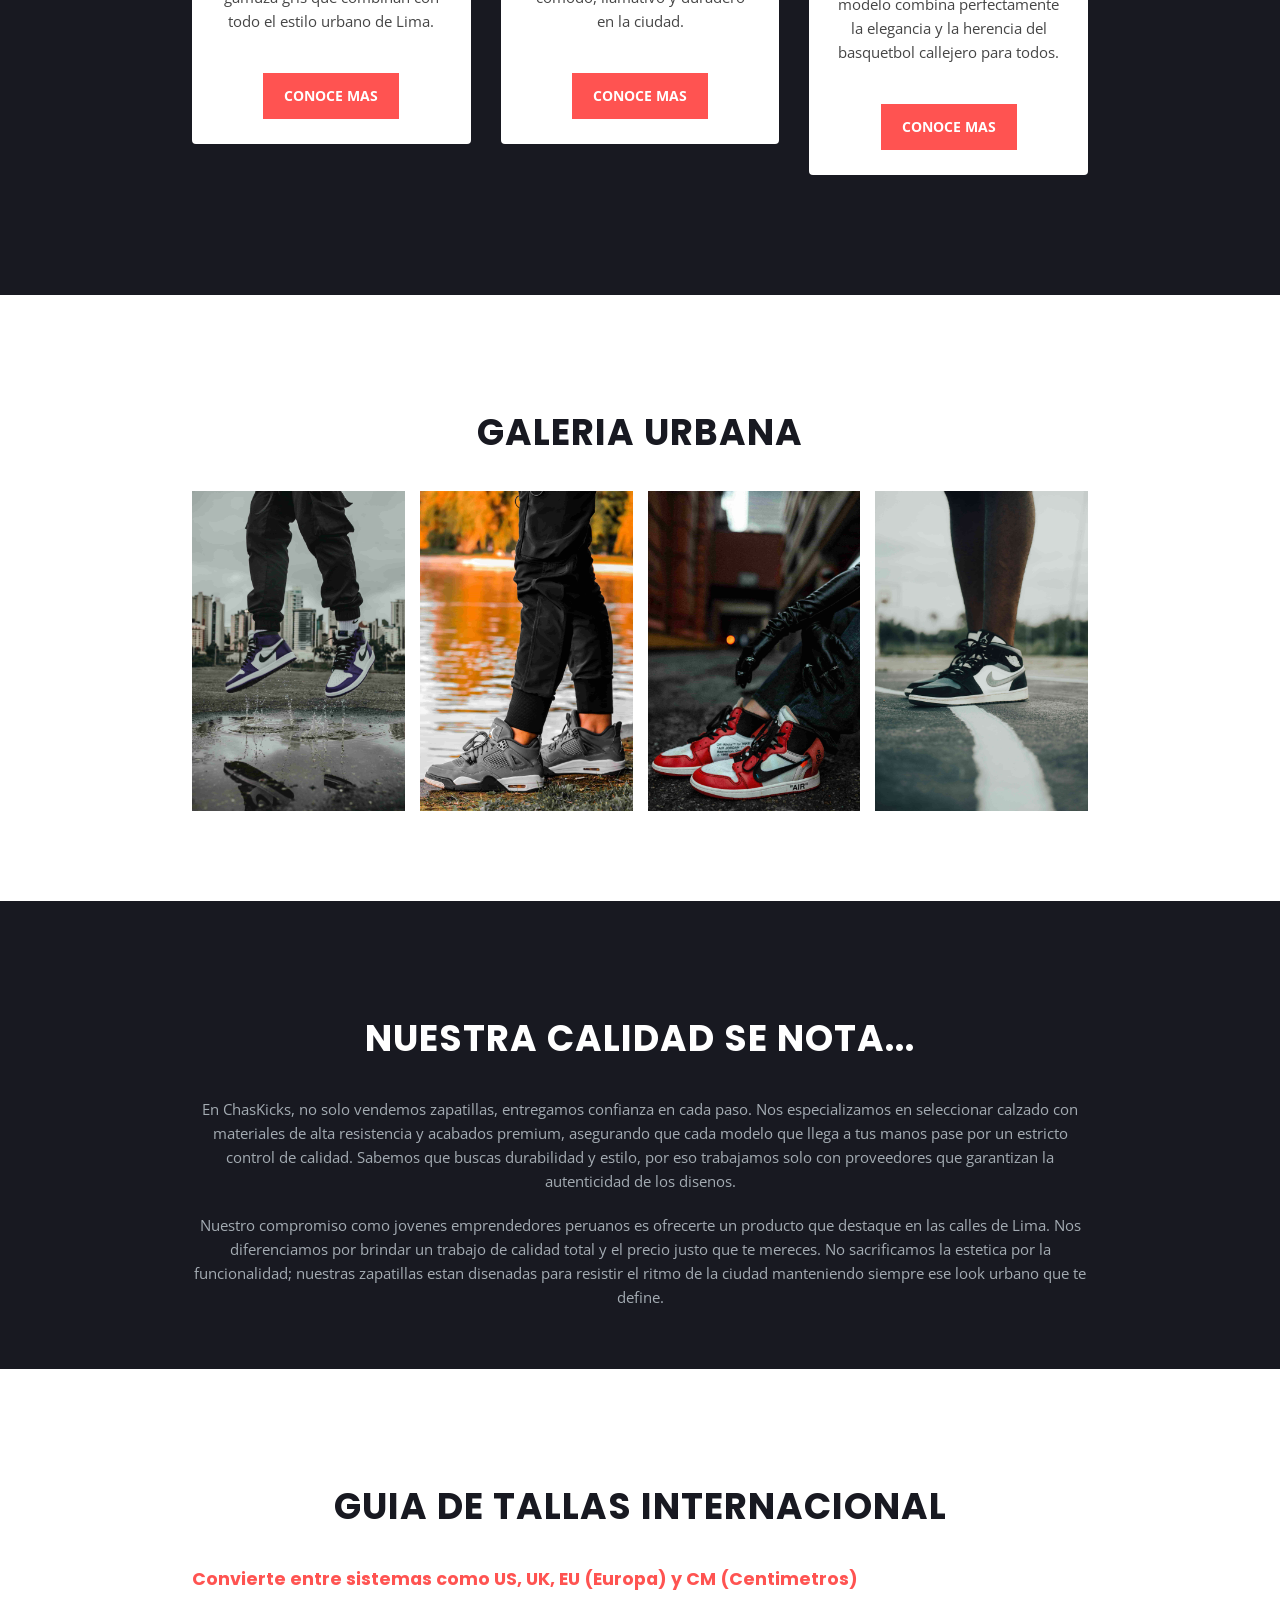
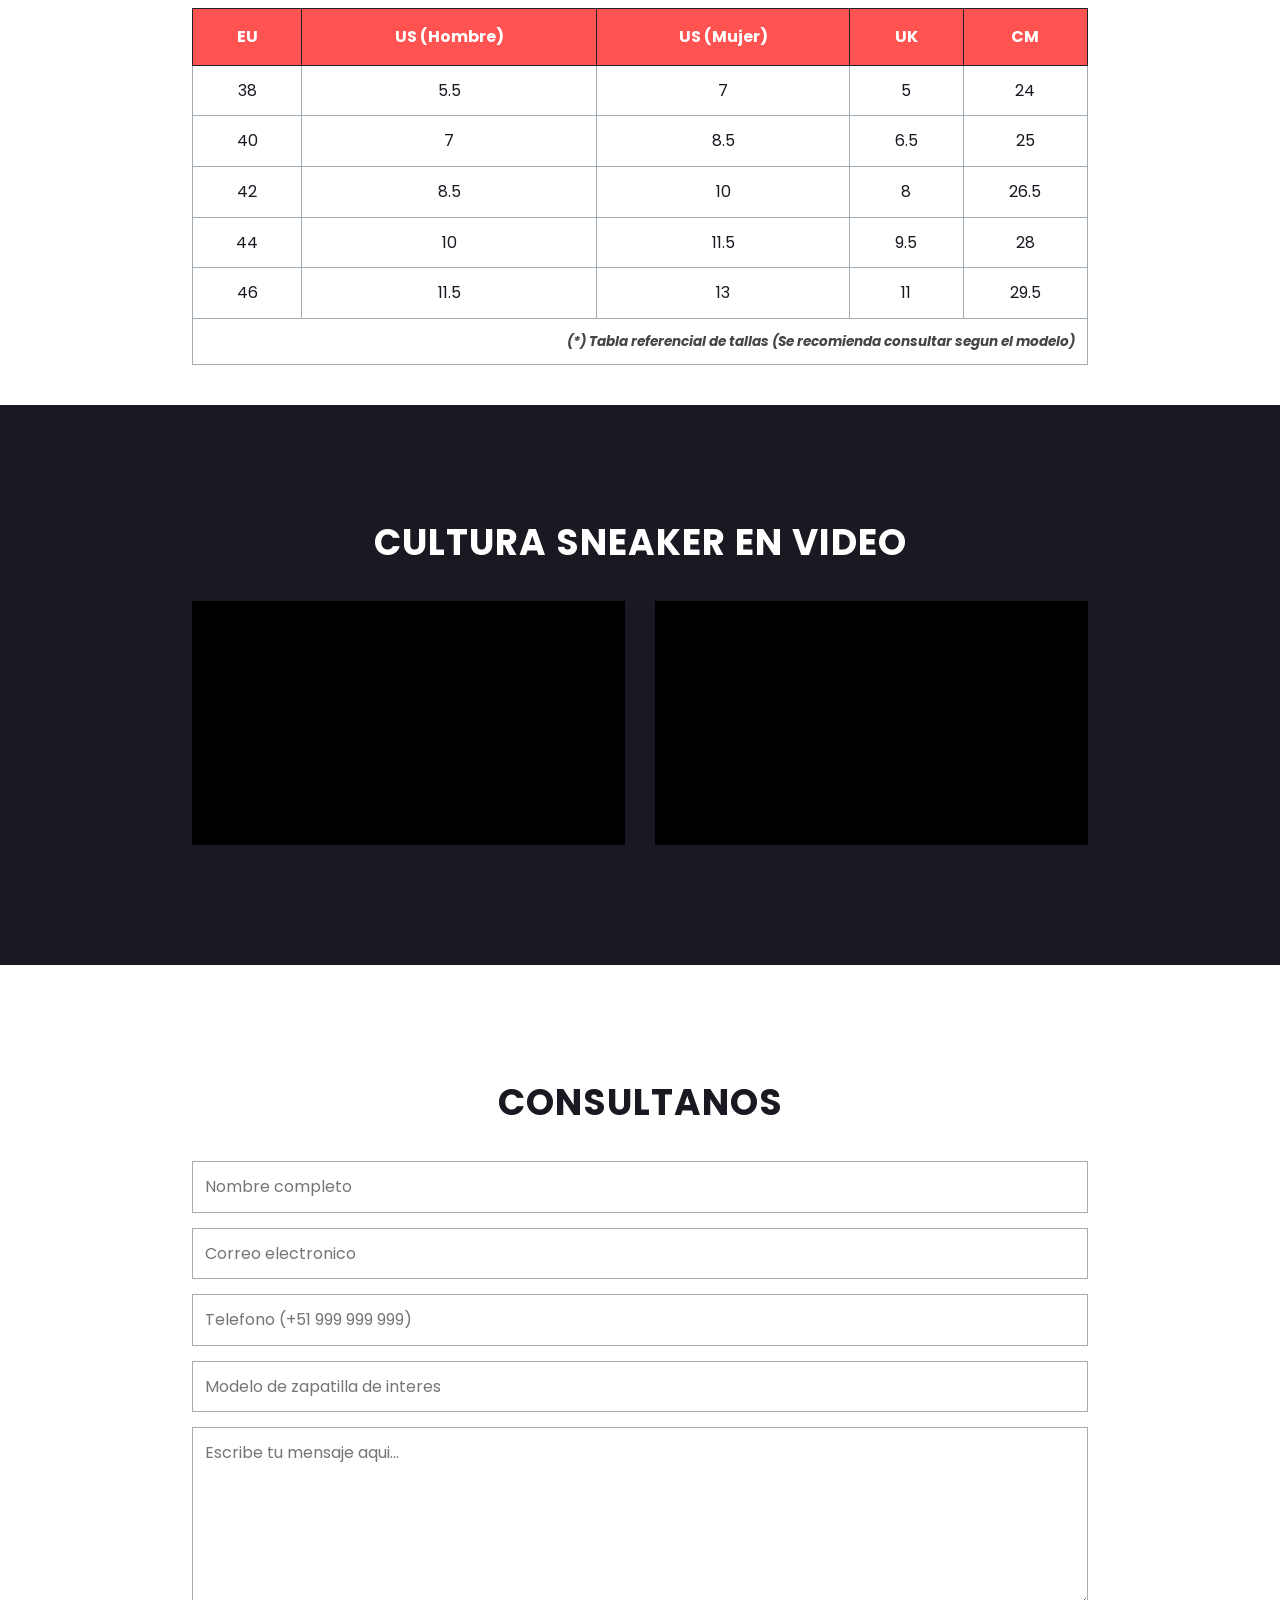
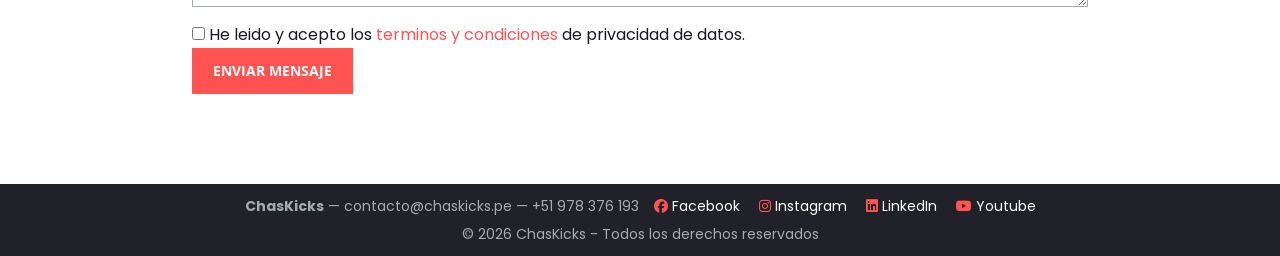
==== commit 0383efe3: "actualizacion de agregados y medias queries correc" ====
--- a/index.html
+++ b/index.html
@@ -5,7 +5,7 @@
     <meta charset="UTF-8">
     <meta name="viewport" content="width=device-width, initial-scale=1.0">
 
-    <!-- Titulo de la pagina que se muestra en la pestaña -->
+    <!-- Titulo de la pagina que se muestra en la pestana -->
     <title>ChasKicks - Sneakers</title>
 
     <!-- Enlazar el HTML con la hoja de estilos externa CSS -->
@@ -17,9 +17,7 @@
     <!-- Enlazar HTML con fuentes externas de Google Fonts -->
     <link rel="preconnect" href="https://fonts.googleapis.com">
     <link rel="preconnect" href="https://fonts.gstatic.com" crossorigin>
-    <link
-        href="https://fonts.googleapis.com/css2?family=Open+Sans:wght@400;600&family=Poppins:wght@400;600;700;900&display=swap"
-        rel="stylesheet">
+    <link href="https://fonts.googleapis.com/css2?family=Open+Sans:wght@400;600&family=Poppins:wght@400;600;700;900&display=swap" rel="stylesheet">
 
     <!-- Enlazar HTML con la libreria de iconos de Font Awesome -->
     <link rel="stylesheet" href="https://cdnjs.cloudflare.com/ajax/libs/font-awesome/6.5.1/css/all.min.css">
@@ -28,19 +26,21 @@
 
 <body>
 
-    <!-- Barra superior con telefono, horario y redes sociales -->
+    <!-- Barra superior con telefono, email, horario y redes sociales -->
     <header id="header1">
         <div class="header-flexbox container padding-xs">
             <div class="header-left">
                 <a href="tel:+51978376193"><i class="fa-solid fa-phone"></i> +51 978 376 193</a>
-                <span class="date-text"><i class="fa-regular fa-clock"></i> Lun - Sáb: 9:00 AM - 8:00 PM</span>
+                <a href="mailto:contacto@chaskicks.pe"><i class="fa-regular fa-envelope"></i> contacto@chaskicks.pe</a>
+                <span class="date-text"><i class="fa-regular fa-clock"></i> Lun - Sab: 9:00 AM - 8:00 PM</span>
             </div>
             <div class="social-links">
                 <a target="_blank" href="https://facebook.com"><i class="fa-brands fa-facebook"></i></a>
                 <a target="_blank" href="https://twitter.com"><i class="fa-brands fa-x-twitter"></i></a>
                 <a target="_blank" href="https://instagram.com"><i class="fa-brands fa-instagram"></i></a>
+                <a target="_blank" href="https://linkedin.com"><i class="fa-brands fa-linkedin"></i></a>
+                <a target="_blank" href="https://youtube.com"><i class="fa-brands fa-youtube"></i></a>
                 <a target="_blank" href="https://whatsapp.com"><i class="fa-brands fa-whatsapp"></i></a>
-                <a target="_blank" href="https://linkedin.com"><i class="fa-brands fa-linkedin"></i></a>
             </div>
         </div>
     </header>
@@ -69,20 +69,21 @@
                 <a href="assets/pages/drops.html">DROPS</a>
                 <a href="assets/pages/contacto.html">CONTACTO</a>
                 <a href="#contact-form"><i class="fa-solid fa-magnifying-glass"></i></a>
-                <a href="assets/pages/registro.html"><i class="fa-regular fa-user"></i>&nbsp;Registrate aquí</a>
-
-                <!-- Datos de contacto en el panel lateral -->
+                <a href="assets/pages/registro.html"><i class="fa-regular fa-user"></i>&nbsp;Registrate aqui</a>
+
+                <!-- Datos de contacto en el panel lateral (visible en movil) -->
                 <div class="menuop-contacto">
                     <a href="tel:+51978376193"><i class="fa-solid fa-phone"></i> +51 978 376 193</a>
-                    <span><i class="fa-regular fa-clock"></i> Lun - Sáb: 9:00 AM - 8:00 PM</span>
-                </div>
-
-                <!-- Redes sociales en el panel lateral -->
+                    <a href="mailto:contacto@chaskicks.pe"><i class="fa-regular fa-envelope"></i> contacto@chaskicks.pe</a>
+                    <span><i class="fa-regular fa-clock"></i> Lun - Sab: 9:00 AM - 8:00 PM</span>
+                </div>
+
+                <!-- Redes sociales en el panel lateral (visible en movil) -->
                 <div class="menuop-redes">
                     <a target="_blank" href="https://facebook.com"><i class="fa-brands fa-facebook"></i></a>
-                    <a target="_blank" href="https://twitter.com"><i class="fa-brands fa-x-twitter"></i></a>
                     <a target="_blank" href="https://instagram.com"><i class="fa-brands fa-instagram"></i></a>
-                    <a target="_blank" href="https://whatsapp.com"><i class="fa-brands fa-whatsapp"></i></a>
+                    <a target="_blank" href="https://linkedin.com"><i class="fa-brands fa-linkedin"></i></a>
+                    <a target="_blank" href="https://youtube.com"><i class="fa-brands fa-youtube"></i></a>
                 </div>
             </nav>
 
@@ -93,35 +94,29 @@
 
         <!-- Banner principal con imagen de portada -->
         <section id="banner">
-            <img class="img-fluid" src="assets/img/banner_ck.png" alt="Banner Principal Retro Jordan">
+            <img class="img-fluid" src="assets/img/banner_ck.png" alt="Banner Principal ChasKicks - Sneakers exclusivos en Lima">
         </section>
 
         <!-- Quienes somos: descripcion del negocio -->
         <section id="about" class="padding-xl">
             <div class="container">
                 <h2>Quienes somos</h2>
-                <p>En ChasKicks, somos dos jovenes emprendedores peruanos apasionados por la cultura urbana y el estilo.
-                    Nuestra mision es traer a las calles de Lima lo ultimo en tendencias de sneakers, combinando calidad
-                    garantizada con precios justos para nuestra comunidad.</p>
-                <p>Creemos que unas buenas zapatillas no son solo calzado, sino una forma de expresion. Por eso, nos
-                    esforzamos en seleccionar modelos exclusivos que destaquen por su diseño y durabilidad, asegurando
-                    que cada paso que des refleje tu personalidad.</p>
+                <p>En ChasKicks, somos dos jovenes emprendedores peruanos apasionados por la cultura urbana y el estilo. Nuestra mision es traer a las calles de Lima lo ultimo en tendencias de sneakers, combinando calidad garantizada con precios justos para nuestra comunidad.</p>
+                <p>Creemos que unas buenas zapatillas no son solo calzado, sino una forma de expresion. Por eso, nos esforzamos en seleccionar modelos exclusivos que destaquen por su diseno y durabilidad, asegurando que cada paso que des refleje tu personalidad.</p>
             </div>
         </section>
 
         <!-- Productos mas vendidos con tarjetas de cada modelo -->
         <section id="services" class="padding-xl-negrozul">
             <div class="container">
-                <h2>Lo más vendido</h2>
+                <h2>Lo mas vendido</h2>
                 <div class="row">
                     <!-- Tarjeta producto 1 -->
                     <div class="col">
                         <div class="card-producto">
                             <img class="img-fluid" src="assets/img/jordan4.png" alt="Nike Air Jordan 4">
                             <h3>Nike Air Jordan 4 Retro</h3>
-                            <p>Las Nike Air Jordan 4 Military Black son el modelo estrella, destacando por su cuero
-                                premium blanco y detalles en gamuza gris que combinan con todo el estilo urbano de Lima.
-                            </p>
+                            <p>Las Nike Air Jordan 4 Military Black son el modelo estrella, destacando por su cuero premium blanco y detalles en gamuza gris que combinan con todo el estilo urbano de Lima.</p>
                             <a class="services-button" href="#contact-form">Conoce mas</a>
                         </div>
                     </div>
@@ -130,8 +125,7 @@
                         <div class="card-producto">
                             <img class="img-fluid" src="assets/img/jordanblack.png" alt="Nike Air Jordan Retro 2">
                             <h3>Jordan 4 Laser Black</h3>
-                            <p>Una edicion especial armada con materiales sinteticos de alta resistencia urbanos. Ideal
-                                para quienes buscan un calzado comodo, llamativo y duradero en la ciudad.</p>
+                            <p>Una edicion especial armada con materiales sinteticos de alta resistencia urbanos. Ideal para quienes buscan un calzado comodo, llamativo y duradero en la ciudad.</p>
                             <a class="services-button" href="#contact-form">Conoce mas</a>
                         </div>
                     </div>
@@ -140,8 +134,7 @@
                         <div class="card-producto">
                             <img class="img-fluid" src="assets/img/jordanblue.png" alt="Nike Air Jordan Retro 3">
                             <h3>Jordan 4 Midnight Blue</h3>
-                            <p>Detalles premium en azul medianoche con una amortiguacion iconica. Este modelo combina
-                                perfectamente la elegancia y la herencia del basquetbol callejero para todos.</p>
+                            <p>Detalles premium en azul medianoche con una amortiguacion iconica. Este modelo combina perfectamente la elegancia y la herencia del basquetbol callejero para todos.</p>
                             <a class="services-button" href="#contact-form">Conoce mas</a>
                         </div>
                     </div>
@@ -166,18 +159,12 @@
         <section id="calidad" class="padding-xl-secundario-blanco">
             <div class="container">
                 <h2>Nuestra calidad se nota...</h2>
-                <p>En ChasKicks, no solo vendemos zapatillas, entregamos confianza en cada paso. Nos especializamos en
-                    seleccionar calzado con materiales de alta resistencia y acabados premium, asegurando que cada
-                    modelo que llega a tus manos pase por un estricto control de calidad. Sabemos que buscas durabilidad
-                    y estilo, por eso trabajamos solo con proveedores que garantizan la autenticidad de los diseños.</p>
-                <p>Nuestro compromiso como jóvenes emprendedores peruanos es ofrecerte un producto que destaque en las
-                    calles de Lima. Nos diferenciamos por brindar un trabajo de calidad total y el precio justo que te
-                    mereces. No sacrificamos la estética por la funcionalidad; nuestras zapatillas están diseñadas para
-                    resistir el ritmo de la ciudad manteniendo siempre ese look urbano que te define.</p>
-            </div>
-        </section>
-
-        <!-- Tabla de conversion de tallas internacional -->
+                <p>En ChasKicks, no solo vendemos zapatillas, entregamos confianza en cada paso. Nos especializamos en seleccionar calzado con materiales de alta resistencia y acabados premium, asegurando que cada modelo que llega a tus manos pase por un estricto control de calidad. Sabemos que buscas durabilidad y estilo, por eso trabajamos solo con proveedores que garantizan la autenticidad de los disenos.</p>
+                <p>Nuestro compromiso como jovenes emprendedores peruanos es ofrecerte un producto que destaque en las calles de Lima. Nos diferenciamos por brindar un trabajo de calidad total y el precio justo que te mereces. No sacrificamos la estetica por la funcionalidad; nuestras zapatillas estan disenadas para resistir el ritmo de la ciudad manteniendo siempre ese look urbano que te define.</p>
+            </div>
+        </section>
+
+        <!-- Tabla de conversion de tallas internacional con 5 registros -->
         <section id="tallas" class="padding-xl-secundario-blanco">
             <div class="container">
                 <h2>Guia de Tallas Internacional</h2>
@@ -195,38 +182,24 @@
                         </thead>
                         <tbody>
                             <tr>
-                                <td>38</td>
-                                <td>5.5</td>
-                                <td>7</td>
-                                <td>5</td>
-                                <td>24</td>
-                            </tr>
-                            <tr>
-                                <td>40</td>
-                                <td>7</td>
-                                <td>8.5</td>
-                                <td>6.5</td>
-                                <td>25</td>
-                            </tr>
-                            <tr>
-                                <td>42</td>
-                                <td>8.5</td>
-                                <td>10</td>
-                                <td>8</td>
-                                <td>26.5</td>
-                            </tr>
-                            <tr>
-                                <td>44</td>
-                                <td>10</td>
-                                <td>11.5</td>
-                                <td>9.5</td>
-                                <td>28</td>
+                                <td>38</td><td>5.5</td><td>7</td><td>5</td><td>24</td>
+                            </tr>
+                            <tr>
+                                <td>40</td><td>7</td><td>8.5</td><td>6.5</td><td>25</td>
+                            </tr>
+                            <tr>
+                                <td>42</td><td>8.5</td><td>10</td><td>8</td><td>26.5</td>
+                            </tr>
+                            <tr>
+                                <td>44</td><td>10</td><td>11.5</td><td>9.5</td><td>28</td>
+                            </tr>
+                            <tr>
+                                <td>46</td><td>11.5</td><td>13</td><td>11</td><td>29.5</td>
                             </tr>
                         </tbody>
                         <tfoot>
                             <tr>
-                                <td colspan="5">(*) Tabla referencial de tallas (Se recomienda consultar segun el
-                                    modelo)</td>
+                                <td colspan="5">(*) Tabla referencial de tallas (Se recomienda consultar segun el modelo)</td>
                             </tr>
                         </tfoot>
                     </table>
@@ -251,38 +224,36 @@
                     <!-- Video embebido de YouTube -->
                     <div class="col">
                         <div class="video-wrapper">
-                            <iframe class="video-fluid" src="https://www.youtube.com/embed/AMyN_wqZDM4"
-                                title="YouTube video player" style="border:0;"
-                                allow="accelerometer; autoplay; clipboard-write; encrypted-media; gyroscope; picture-in-picture"
-                                allowfullscreen></iframe>
-                        </div>
-                    </div>
-                </div>
-            </div>
-        </section>
-
-        <!-- Formulario de contacto para consultas de clientes -->
+                            <iframe class="video-fluid" src="https://www.youtube.com/embed/AMyN_wqZDM4" title="YouTube video player" style="border:0;" allow="accelerometer; autoplay; clipboard-write; encrypted-media; gyroscope; picture-in-picture" allowfullscreen></iframe>
+                        </div>
+                    </div>
+                </div>
+            </div>
+        </section>
+
+        <!-- Formulario de contacto con validaciones HTML5 completas -->
         <section id="contact-form" class="padding-xl">
             <div class="container">
                 <h2>Consultanos</h2>
                 <form action="#" method="POST">
                     <div>
-                        <input class="form-control" type="text" placeholder="Nombre completo" required minlength="3">
-                    </div>
-                    <div>
-                        <input class="form-control" type="email" placeholder="Correo Electronico" required>
-                    </div>
-                    <div>
-                        <input class="form-control" type="text" placeholder="Modelo de zapatilla de interes" required>
-                    </div>
-                    <div>
-                        <textarea class="form-control" placeholder="Escribe tu mensaje aqui..." rows="6"
-                            required></textarea>
+                        <input class="form-control" type="text" placeholder="Nombre completo" required minlength="3" maxlength="80">
+                    </div>
+                    <div>
+                        <input class="form-control" type="email" placeholder="Correo electronico" required maxlength="100">
+                    </div>
+                    <div>
+                        <input class="form-control" type="tel" placeholder="Telefono (+51 999 999 999)" required maxlength="20">
+                    </div>
+                    <div>
+                        <input class="form-control" type="text" placeholder="Modelo de zapatilla de interes" required maxlength="100">
+                    </div>
+                    <div>
+                        <textarea class="form-control" placeholder="Escribe tu mensaje aqui..." rows="6" required maxlength="500"></textarea>
                     </div>
                     <div>
                         <input type="checkbox" id="acepto" required>
-                        <label for="acepto">He leido y acepto los <a class="form-link" href="index.html">terminos y
-                                condiciones</a> de privacidad de datos.</label>
+                        <label for="acepto">He leido y acepto los <a class="form-link" href="index.html">terminos y condiciones</a> de privacidad de datos.</label>
                     </div>
                     <div>
                         <button class="form-submit" type="submit">Enviar Mensaje</button>
@@ -293,31 +264,36 @@
 
     </main>
 
-    <!-- Footer con copyright y enlaces a redes sociales -->
+    <!-- Footer con nombre, contacto, redes y derechos reservados -->
     <footer id="footer" class="padding-xs">
         <div class="copy container">
             <div class="footer-flexbox">
                 <div>
-                    &copy; 2026 ChasKicks - Todos los derechos reservados
+                    <strong>ChasKicks</strong> &mdash;
+                    <a href="mailto:contacto@chaskicks.pe" style="color:var(--color5); text-decoration:none;">contacto@chaskicks.pe</a>
+                    &mdash;
+                    <a href="tel:+51978376193" style="color:var(--color5); text-decoration:none;">+51 978 376 193</a>
                 </div>
                 <div class="footer-social-text">
                     <a target="_blank" href="https://facebook.com"><i class="fa-brands fa-facebook"></i> Facebook</a>
                     <a target="_blank" href="https://instagram.com"><i class="fa-brands fa-instagram"></i> Instagram</a>
+                    <a target="_blank" href="https://linkedin.com"><i class="fa-brands fa-linkedin"></i> LinkedIn</a>
                     <a target="_blank" href="https://youtube.com"><i class="fa-brands fa-youtube"></i> Youtube</a>
-                    <a target="_blank" href="https://linkedin.com"><i class="fa-brands fa-linkedin"></i> Linkedin</a>
-                </div>
+                </div>
+            </div>
+            <div style="text-align:center; margin-top:6px;">
+                &copy; 2026 ChasKicks - Todos los derechos reservados
             </div>
         </div>
     </footer>
 
     <!-- Boton flotante para volver al inicio de la pagina -->
-    <a class="scroll-up" href="#">
+    <a class="scroll-up" href="#" id="scroll-up-btn">
         <i class="fa-solid fa-angle-up"></i>
     </a>
 
-    <!-- Script para el menu hamburguesa -->
+    <!-- Script para el menu hamburguesa y scroll-up -->
     <script src="assets/js/scripts.js"></script>
 
 </body>
-
 </html>
--- a/assets/css/styles.css
+++ b/assets/css/styles.css
@@ -316,6 +316,60 @@
     overflow: hidden;
 }
 
+/* Hero section con titulo y texto descriptivo sobre imagen de fondo */
+#hero {
+    width: 100%;
+    position: relative;
+    overflow: hidden;
+    min-height: 500px;
+    display: flex;
+    align-items: center;
+}
+
+#hero img.hero-bg {
+    position: absolute;
+    inset: 0;
+    width: 100%;
+    height: 100%;
+    object-fit: cover;
+    display: block;
+}
+
+#hero::before {
+    content: "";
+    position: absolute;
+    inset: 0;
+    background: linear-gradient(rgba(0, 0, 0, 0.6), rgba(0, 0, 0, 0.4));
+    z-index: 1;
+}
+
+.hero-content {
+    position: relative;
+    z-index: 2;
+    padding: 60px 0;
+}
+
+.hero-content h2 {
+    font-size: 48px;
+    font-weight: 700;
+    color: var(--color4);
+    text-transform: uppercase;
+    letter-spacing: 2px;
+    margin-bottom: 20px;
+    line-height: 1.1;
+    text-align: left;
+}
+
+.hero-content p {
+    font-size: 16px;
+    color: var(--color5);
+    font-family: var(--fuente2);
+    line-height: 1.7;
+    margin-bottom: 30px;
+    max-width: 500px;
+    text-align: left;
+}
+
 /* Seccion Quienes Somos - fondo blanco con texto oscuro */
 #about {
     background-color: var(--color4);
@@ -627,6 +681,10 @@
     background-color: var(--color3);
     color: var(--color4);
     border: 1px solid var(--color4);
+    /* Oculto por defecto, el JS lo muestra al hacer scroll */
+    opacity: 0;
+    visibility: hidden;
+    transition: opacity 0.3s ease, visibility 0.3s ease;
 }
 
 /* ==========================================================================
@@ -1072,8 +1130,9 @@
 }
 
 
+
 /* -----------------------------------------------------------
-   DISEÑO RESPONSIVE PARA PANTALLA GRANDE (hasta 1200px)
+   DISEÑO RESPONSIVE PARA PANTALLA LAPTOP (hasta 1200px)
    ----------------------------------------------------------- */
 
 @media (max-width: 1200px) {
@@ -1084,7 +1143,7 @@
 
 
 /* -----------------------------------------------------------
-   DISEÑO RESPONSIVE PARA PANTALLA MEDIANA (hasta 992px)
+   DISEÑO RESPONSIVE PARA TABLET (hasta 992px)
    ----------------------------------------------------------- */
 
 @media (max-width: 992px) {
@@ -1112,12 +1171,12 @@
         flex-direction: column;
     }
 
-    /* Catalogo: grid de 2 columnas en mediana */
+    /* Catalogo: grid de 2 columnas en tablet */
     .cat-card {
         flex: 1 1 calc(50% - 30px);
     }
 
-    /* Drops: grid de 2 columnas en mediana */
+    /* Drops: grid de 2 columnas en tablet */
     .drop-card {
         flex: 1 1 calc(50% - 30px);
     }
@@ -1125,7 +1184,7 @@
 
 
 /* -----------------------------------------------------------
-   DISEÑO RESPONSIVE PARA TABLETA (hasta 768px)
+   DISEÑO RESPONSIVE PARA MOVIL REGULAR (hasta 768px)
    ----------------------------------------------------------- */
 
 @media (max-width: 768px) {
@@ -1155,7 +1214,7 @@
         margin-bottom: 25px;
     }
 
-    /* Mostrar el boton hamburguesa en tableta */
+    /* Mostrar el boton hamburguesa */
     .nav-menu-toggle {
         display: block;
     }
@@ -1206,7 +1265,7 @@
         display: flex;
     }
 
-    /* Galeria en 2 columnas en tableta */
+    /* Galeria en 2 columnas */
     .galeria-item {
         flex: 1 1 calc(50% - 15px);
     }
@@ -1233,7 +1292,7 @@
         text-align: center;
     }
 
-    /* Auth card ocupa mas ancho en tableta */
+    /* Auth card ocupa mas ancho */
     .auth-card {
         max-width: 90%;
     }
@@ -1242,19 +1301,28 @@
     #contacto-principal .row .row {
         flex-direction: column;
     }
+
+    /* Hero section en movil */
+    .hero-content h2 {
+        font-size: 28px;
+    }
+
+    .hero-content p {
+        font-size: 14px;
+    }
 }
 
 
 /* -----------------------------------------------------------
-   DISEÑO RESPONSIVE PARA MOVIL (hasta 576px)
+   DISEÑO RESPONSIVE PARA MOVIL PEQUEÑO (hasta 480px)
    ----------------------------------------------------------- */
 
-@media (max-width: 576px) {
+@media (max-width: 480px) {
     .container {
         max-width: 95%;
     }
 
-    /* Paddings minimos en movil */
+    /* Paddings minimos en movil pequeño */
     .padding-xl {
         padding-top: 45px;
         padding-bottom: 45px;
@@ -1270,15 +1338,15 @@
         padding-bottom: 20px;
     }
 
-    /* H2 aun mas compacto en movil */
+    /* H2 mas compacto en movil pequeño */
     section h2 {
-        font-size: 22px;
-        margin-bottom: 20px;
+        font-size: 20px;
+        margin-bottom: 18px;
     }
 
     /* Panel lateral mas angosto en movil pequeño */
     .menuop {
-        width: 220px;
+        width: 200px;
     }
 
     .menuop a {
@@ -1287,17 +1355,17 @@
         border-bottom: 1px solid var(--color6);
     }
 
-    /* Header superior ocultar en movil para ahorrar espacio */
+    /* Header superior ocultar en movil pequeño */
     #header1 {
         display: none;
     }
 
-    /* Galeria en columna unica en movil */
+    /* Galeria en columna unica en movil pequeño */
     .galeria-item {
         flex: 1 1 100%;
     }
 
-    /* Scroll-up mas pequeño en movil */
+    /* Scroll-up mas pequeño en movil pequeño */
     .scroll-up {
         width: 38px;
         height: 38px;
@@ -1306,16 +1374,30 @@
         right: 20px;
     }
 
-    /* Auth card full width en movil */
+    /* Auth card full width en movil pequeño */
     .auth-card {
-        padding: 25px;
+        padding: 20px;
         max-width: 100%;
     }
 
     /* Tabla de tallas: texto mas pequeño */
     .tbl-tallas th,
     .tbl-tallas td {
-        padding: 8px 6px;
+        padding: 6px 4px;
+        font-size: 12px;
+    }
+
+    /* Hero section en movil pequeño */
+    .hero-content h2 {
+        font-size: 22px;
+    }
+
+    .hero-content p {
         font-size: 13px;
     }
+
+    .hero-content .services-button {
+        padding: 6px 14px;
+        font-size: 12px;
+    }
 }
